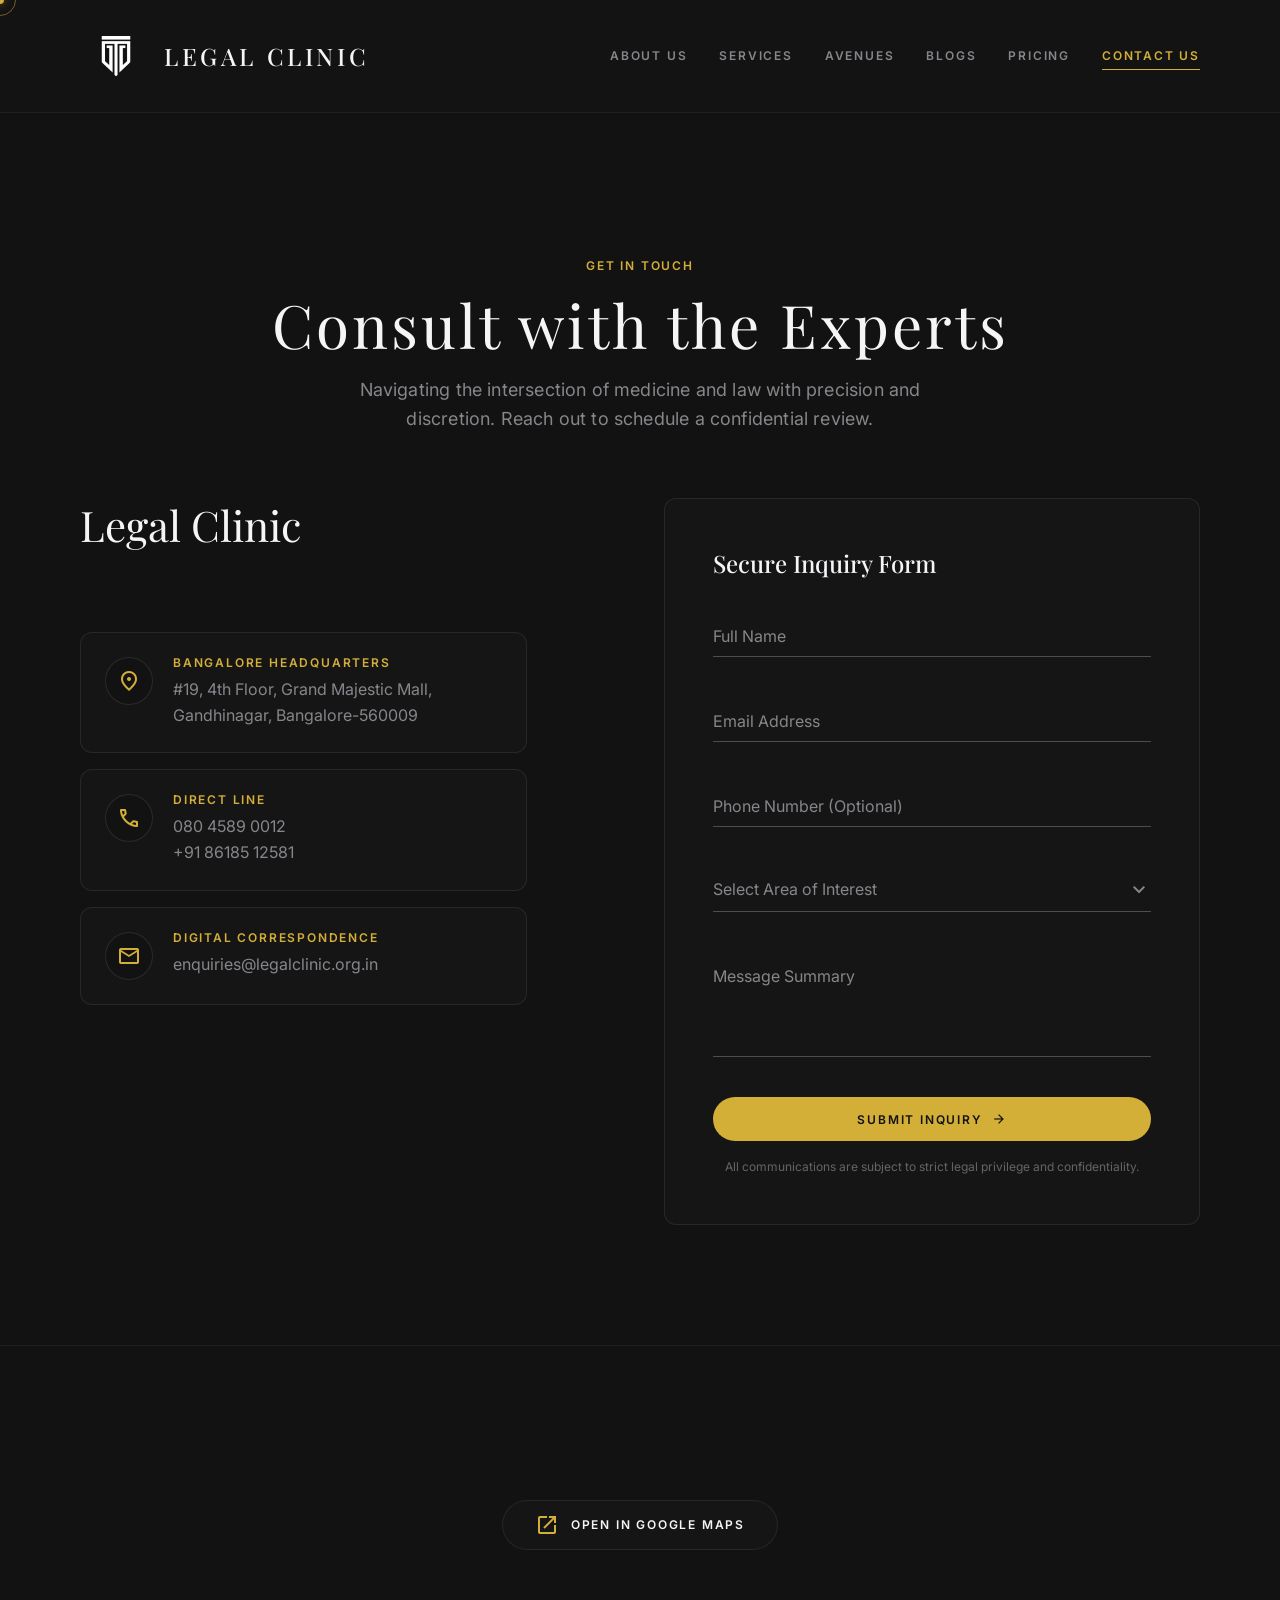
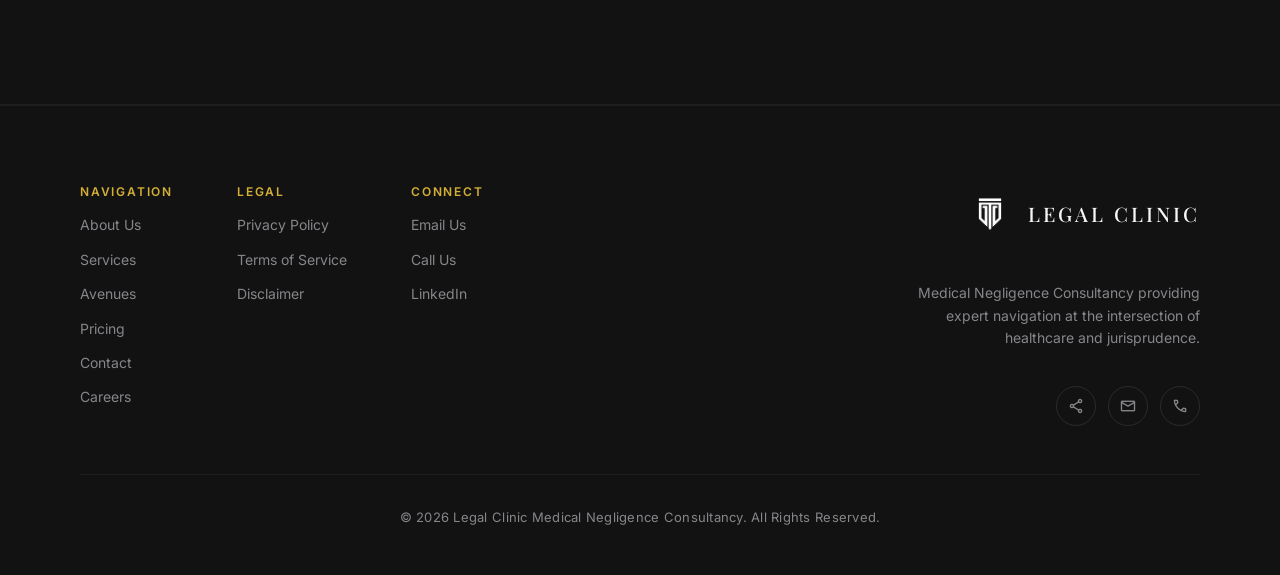
==== contact.html @ f7f7d971 "Create contact.html" ====
<!DOCTYPE html>
<html lang="en" class="dark">
<head>
  <meta charset="UTF-8">
  <meta name="viewport" content="width=device-width, initial-scale=1.0">
  <title>Contact Us | Legal Clinic — Consult with the Experts</title>
  <meta name="description" content="Get in touch with Legal Clinic. Schedule a confidential medical negligence consultation with our experts.">
  <link rel="stylesheet" href="style.css">
</head>
<body>

  <!-- Custom Cursor -->
  <div class="custom-cursor" id="custom-cursor"></div>
  <div class="custom-cursor-follower" id="custom-cursor-follower"></div>

  <!-- ============ NAVIGATION ============ -->
  <nav class="nav" id="main-nav">
    <div class="nav__inner">
      <a href="index.html" class="nav__logo interactive">
        <img src="logo.png" alt="Legal Clinic Logo" class="nav__logo-img">
        <span>Legal Clinic</span>
      </a>
      <div class="nav__links">
        <a href="index.html#about" class="nav__link interactive">About Us</a>
        <a href="index.html#services" class="nav__link interactive">Services</a>
        <a href="index.html#avenues" class="nav__link interactive">Avenues</a>
        <a href="index.html#" class="nav__link interactive" title="Blog coming soon">Blogs</a>
        <a href="index.html#pricing" class="nav__link interactive">Pricing</a>
        <a href="contact.html" class="nav__link interactive nav__link--active">Contact Us</a>
      </div>
      <button class="nav__mobile-toggle interactive" id="mobile-toggle" aria-label="Open menu">
        <span class="material-symbols-outlined">menu</span>
      </button>
    </div>
  </nav>

  <!-- Mobile Menu -->
  <div class="mobile-menu" id="mobile-menu">
    <button class="mobile-menu__close interactive" id="mobile-close" aria-label="Close menu">
      <span class="material-symbols-outlined">close</span>
    </button>
    <a href="index.html#about" class="mobile-menu__link interactive">About Us</a>
    <a href="index.html#services" class="mobile-menu__link interactive">Services</a>
    <a href="index.html#avenues" class="mobile-menu__link interactive">Avenues</a>
    <a href="index.html#" class="mobile-menu__link interactive" title="Blog coming soon">Blogs</a>
    <a href="index.html#pricing" class="mobile-menu__link interactive">Pricing</a>
    <a href="contact.html" class="mobile-menu__link interactive">Contact Us</a>
  </div>

  <!-- ============ CONTACT SECTION ============ -->
  <section class="contact contact--page" id="contact">
    <div class="container">
      <!-- Hero for Contact -->
      <div class="fade-up" style="text-align:center;margin-bottom:64px;padding-top:120px;">
        <span class="font-label-md text-gold" style="display:block;margin-bottom:16px;">Get In Touch</span>
        <h1 class="font-headline-xl text-off-white">Consult with the Experts</h1>
        <p class="font-body-lg text-muted" style="max-width:640px;margin:16px auto 0;">Navigating the intersection of medicine and law with precision and discretion. Reach out to schedule a confidential review.</p>
      </div>

      <div class="contact__grid">
        <!-- Left — Info -->
        <div class="contact__info">
          <h2 class="font-headline-lg text-off-white">Legal Clinic</h2>
          <div style="display:flex;flex-direction:column;gap:16px;">
            <!-- Location -->
            <div class="contact-card glass-panel interactive">
              <div class="contact-card__icon">
                <span class="material-symbols-outlined">location_on</span>
              </div>
              <div>
                <h3 class="font-label-md text-gold contact-card__label">Bangalore Headquarters</h3>
                <p class="font-body-md contact-card__text">#19, 4th Floor, Grand Majestic Mall, Gandhinagar, Bangalore-560009</p>
              </div>
            </div>
            <!-- Phone -->
            <div class="contact-card glass-panel interactive">
              <div class="contact-card__icon">
                <span class="material-symbols-outlined">call</span>
              </div>
              <div>
                <h3 class="font-label-md text-gold contact-card__label">Direct Line</h3>
                <p class="font-body-md contact-card__text">080 4589 0012</p>
                <p class="font-body-md contact-card__text">+91 86185 12581</p>
              </div>
            </div>
            <!-- Email -->
            <div class="contact-card glass-panel interactive">
              <div class="contact-card__icon">
                <span class="material-symbols-outlined">mail</span>
              </div>
              <div>
                <h3 class="font-label-md text-gold contact-card__label">Digital Correspondence</h3>
                <p class="font-body-md contact-card__text">enquiries@legalclinic.org.in</p>
              </div>
            </div>
          </div>
        </div>

        <!-- Spacer -->
        <div></div>

        <!-- Right — Form -->
        <div class="contact__form glass-panel">
          <h2 class="font-headline-sm text-off-white">Secure Inquiry Form</h2>
          <form id="contact-form" action="https://formspree.io/f/mnjrbozk" method="POST">
            <div class="form-group">
              <input type="text" id="contact-name" name="name" class="form-input" placeholder=" " required>
              <label for="contact-name" class="form-label">Full Name</label>
            </div>
            <div class="form-group">
              <input type="email" id="contact-email" name="email" class="form-input" placeholder=" " required>
              <label for="contact-email" class="form-label">Email Address</label>
            </div>
            <div class="form-group">
              <input type="tel" id="contact-phone" name="phone" class="form-input" placeholder=" ">
              <label for="contact-phone" class="form-label">Phone Number (Optional)</label>
            </div>
            <div class="form-group">
              <div class="form-select-wrapper">
                <select id="inquiry-type" name="inquiry-type" class="form-select">
                  <option value="">Select Area of Interest</option>
                  <option value="negligence">Medical Negligence Review</option>
                  <option value="injury">Personal Injury Assessment</option>
                  <option value="insurance">Insurance Claims Consultation</option>
                  <option value="expert">Expert Witness Services</option>
                  <option value="other">General Inquiry</option>
                </select>
                <span class="material-symbols-outlined">expand_more</span>
              </div>
            </div>
            <div class="form-group">
              <textarea id="contact-message" name="message" class="form-input" rows="4" placeholder=" " required></textarea>
              <label for="contact-message" class="form-label">Message Summary</label>
            </div>
            <button type="submit" class="btn btn--primary btn--full interactive" style="display:flex;align-items:center;justify-content:center;gap:8px;">
              <span>Submit Inquiry</span>
              <span class="material-symbols-outlined" style="font-size:16px;">arrow_forward</span>
            </button>
            <p class="form-note">All communications are subject to strict legal privilege and confidentiality.</p>
          </form>
        </div>
      </div>
    </div>
  </section>

  <!-- Map Divider -->
  <div class="map-divider">
    <iframe class="map-divider__iframe" src="https://www.google.com/maps/embed?pb=!1m18!1m12!1m3!1d3887.8288599427387!2d77.5736059!3d12.9775192!2m3!1f0!2f0!3f0!3m2!1i1024!2i768!4f13.1!3m3!1m2!1s0x3bae1700789ba485%3A0x39e1ebce1064713f!2sLegal%20Clinic!5e0!3m2!1sen!2sin!4v1716584284562!5m2!1sen!2sin" width="100%" height="100%" style="border:0;" allowfullscreen="" loading="lazy" referrerpolicy="no-referrer-when-downgrade"></iframe>
    <div class="map-divider__badge">
      <a href="https://maps.app.goo.gl/5sUKgVq5wRdpLVjE6" target="_blank" class="map-divider__pill glass-panel interactive">
        <span class="material-symbols-outlined text-gold">open_in_new</span>
        <span class="font-label-md text-off-white">Open in Google Maps</span>
      </a>
    </div>
  </div>

  <!-- ============ FOOTER ============ -->
  <footer class="footer" id="footer">
    <div class="container">
      <div class="footer__grid footer__grid--reversed">
        <!-- Left: Link Columns -->
        <div class="footer__columns footer__columns--left">
          <div class="footer__column">
            <h4 class="font-label-md footer__column-title">Navigation</h4>
            <a href="index.html#about" class="footer__link interactive">About Us</a>
            <a href="index.html#services" class="footer__link interactive">Services</a>
            <a href="index.html#avenues" class="footer__link interactive">Avenues</a>
            <a href="index.html#pricing" class="footer__link interactive">Pricing</a>
            <a href="contact.html" class="footer__link interactive">Contact</a>
            <a href="#" class="footer__link interactive">Careers</a>
          </div>
          <div class="footer__column">
            <h4 class="font-label-md footer__column-title">Legal</h4>
            <a href="#" class="footer__link interactive">Privacy Policy</a>
            <a href="#" class="footer__link interactive">Terms of Service</a>
            <a href="#" class="footer__link interactive">Disclaimer</a>
          </div>
          <div class="footer__column">
            <h4 class="font-label-md footer__column-title">Connect</h4>
            <a href="mailto:enquiries@legalclinic.org.in" class="footer__link interactive">Email Us</a>
            <a href="tel:+918618512581" class="footer__link interactive">Call Us</a>
            <a href="#" class="footer__link interactive">LinkedIn</a>
          </div>
        </div>
        <!-- Right: Brand -->
        <div class="footer__brand footer__brand--right">
          <a href="index.html" class="footer__logo interactive">
            <img src="logo.png" alt="Legal Clinic Logo" class="footer__logo-img">
            <span>Legal Clinic</span>
          </a>
          <p class="footer__brand-desc font-body-md">Medical Negligence Consultancy providing expert navigation at the intersection of healthcare and jurisprudence.</p>
          <div class="footer__socials" style="margin-top:20px;">
            <a href="#" class="footer__social-link interactive" aria-label="LinkedIn">
              <span class="material-symbols-outlined" style="font-size:18px;">share</span>
            </a>
            <a href="mailto:enquiries@legalclinic.org.in" class="footer__social-link interactive" aria-label="Email">
              <span class="material-symbols-outlined" style="font-size:18px;">mail</span>
            </a>
            <a href="tel:+918618512581" class="footer__social-link interactive" aria-label="Phone">
              <span class="material-symbols-outlined" style="font-size:18px;">call</span>
            </a>
          </div>
        </div>
      </div>
      <div class="footer__bottom">
        <p class="footer__copyright">© 2026 Legal Clinic Medical Negligence Consultancy. All Rights Reserved.</p>
      </div>
    </div>
  </footer>

  <!-- ============ JAVASCRIPT ============ -->
  <script src="main.js"></script>
</body>
</html>
---- style.css ----
/* ===================================================================
   LEGAL CLINIC — CINEMATIC AUTHORITY DESIGN SYSTEM
   Design tokens sourced from Stitch "Legal Clinic Cinematic Experience"
   =================================================================== */

/* ---------- Google Fonts ---------- */
@import url('https://fonts.googleapis.com/css2?family=Inter:wght@400;500;600&family=Playfair+Display:ital,wght@0,400;0,500;0,600;0,700;1,400&display=swap');
@import url('https://fonts.googleapis.com/css2?family=Material+Symbols+Outlined:wght,FILL@100..700,0..1&display=swap');

/* ---------- CSS Custom Properties ---------- */
:root {
  /* Surface / Background */
  --surface:                 #111415;
  --surface-dim:             #111415;
  --surface-bright:          #37393b;
  --surface-container-lowest:#0c0e10;
  --surface-container-low:   #1a1c1d;
  --surface-container:       #1e2021;
  --surface-container-high:  #282a2c;
  --surface-container-highest:#333537;
  --surface-variant:         #333537;

  /* Brand */
  --matte-black:   #121212;
  --charcoal:      #1D1D1F;
  --gold-accent:   #D4AF37;
  --tertiary:      #e9c349;
  --off-white:     #F5F5F7;
  --muted-gray:    #86868B;

  /* On-colors */
  --on-surface:          #e2e2e4;
  --on-surface-variant:  #c4c7c7;
  --on-background:       #e2e2e4;

  /* Outline */
  --outline:         #8e9192;
  --outline-variant:  #444748;

  /* Spacing */
  --margin-mobile:  24px;
  --margin-tablet:  40px;
  --margin-desktop: 80px;
  --gutter:         24px;
  --stack-md:       48px;
  --stack-lg:       80px;
  --stack-xl:       120px;

  /* Radius */
  --radius-sm:   0.125rem;
  --radius-default: 0.25rem;
  --radius-md:   0.375rem;
  --radius-lg:   0.5rem;
  --radius-xl:   0.75rem;
  --radius-full: 9999px;
}

/* ---------- Reset & Base ---------- */
*, *::before, *::after { box-sizing: border-box; margin: 0; padding: 0; }

html {
  scroll-behavior: smooth;
  -webkit-font-smoothing: antialiased;
  -moz-osx-font-smoothing: grayscale;
}

body {
  background-color: var(--matte-black);
  color: var(--off-white);
  font-family: 'Inter', system-ui, -apple-system, sans-serif;
  font-size: 16px;
  line-height: 1.6;
  overflow-x: hidden;
  cursor: none;
  animation: pageFadeIn 1.2s ease-out forwards;
}

@media (max-width: 768px) {
  body { cursor: auto; }
}

img { max-width: 100%; display: block; }
a { text-decoration: none; color: inherit; }
ul { list-style: none; }

/* Interactive cursor override */
a, button, input, select, textarea, .interactive { cursor: none; }
@media (max-width: 768px) {
  a, button, input, select, textarea, .interactive { cursor: pointer; }
}

/* ---------- Typography ---------- */
.font-display-lg {
  font-family: 'Playfair Display', serif;
  font-size: 84px;
  font-weight: 400;
  line-height: 1.1;
  letter-spacing: -0.02em;
}

.font-display-lg-mobile {
  font-family: 'Playfair Display', serif;
  font-size: 48px;
  font-weight: 400;
  line-height: 1.2;
  letter-spacing: -0.01em;
}

.font-headline-xl {
  font-family: 'Playfair Display', serif;
  font-size: 60px;
  font-weight: 400;
  line-height: 1.2;
  letter-spacing: 0.05em;
}

.font-headline-lg {
  font-family: 'Playfair Display', serif;
  font-size: 42px;
  font-weight: 400;
  line-height: 1.3;
}

.font-headline-sm {
  font-family: 'Playfair Display', serif;
  font-size: 24px;
  font-weight: 500;
  line-height: 1.4;
}

.font-body-lg {
  font-family: 'Inter', sans-serif;
  font-size: 18px;
  font-weight: 400;
  line-height: 1.6;
  letter-spacing: 0.01em;
}

.font-body-md {
  font-family: 'Inter', sans-serif;
  font-size: 16px;
  font-weight: 400;
  line-height: 1.6;
}

.font-label-md {
  font-family: 'Inter', sans-serif;
  font-size: 12px;
  font-weight: 600;
  line-height: 1;
  letter-spacing: 0.15em;
  text-transform: uppercase;
}

/* ---------- Utility Classes ---------- */
.text-gold { color: var(--gold-accent); }
.text-off-white { color: var(--off-white); }
.text-muted { color: var(--muted-gray); }
.text-on-surface { color: var(--on-surface); }

.bg-matte-black { background-color: var(--matte-black); }
.bg-charcoal { background-color: var(--charcoal); }

.text-gradient {
  background: linear-gradient(135deg, #F5F5F7, #D4AF37);
  -webkit-background-clip: text;
  -webkit-text-fill-color: transparent;
  background-clip: text;
}

/* ---------- Glass Panel ---------- */
.glass-panel {
  background: rgba(29, 29, 31, 0.4);
  backdrop-filter: blur(20px);
  -webkit-backdrop-filter: blur(20px);
  border: 1px solid rgba(255, 255, 255, 0.08);
}

/* ---------- Custom Cursor ---------- */
.custom-cursor {
  width: 8px;
  height: 8px;
  background: var(--gold-accent);
  border-radius: 50%;
  position: fixed;
  pointer-events: none;
  z-index: 9999;
  transform: translate(-50%, -50%);
  transition: width 0.3s, height 0.3s, background-color 0.3s;
  box-shadow: 0 0 10px rgba(212, 175, 55, 0.5);
}

.custom-cursor-follower {
  width: 32px;
  height: 32px;
  border: 1px solid rgba(212, 175, 55, 0.5);
  border-radius: 50%;
  position: fixed;
  pointer-events: none;
  z-index: 9998;
  transform: translate(-50%, -50%);
  transition: top 0.15s ease-out, left 0.15s ease-out, width 0.3s, height 0.3s, opacity 0.3s;
}

body.cursor-hover .custom-cursor {
  width: 45px;
  height: 45px;
  background: rgba(212, 175, 55, 0.1);
  border: 1px solid var(--gold-accent);
  backdrop-filter: blur(2px);
  box-shadow: 0 0 20px rgba(212, 175, 55, 0.3);
}

body.cursor-hover .custom-cursor-follower {
  opacity: 0;
  transform: translate(-50%, -50%) scale(1.5);
}

@media (max-width: 768px) {
  .custom-cursor, .custom-cursor-follower { display: none; }
}

/* ---------- Animations ---------- */
@keyframes pageFadeIn {
  from { opacity: 0; }
  to { opacity: 1; }
}

@keyframes float {
  0%   { transform: translateY(0); }
  50%  { transform: translateY(-12px); }
  100% { transform: translateY(0); }
}

.floating-text { animation: float 8s ease-in-out infinite; }

.fade-up {
  opacity: 0;
  transform: translateY(40px);
  transition: opacity 1s cubic-bezier(0.16, 1, 0.3, 1), transform 1s cubic-bezier(0.16, 1, 0.3, 1);
}

.fade-up.visible {
  opacity: 1;
  transform: translateY(0);
}

/* ---------- Cinematic Masks ---------- */
.cinematic-mask {
  mask-image: linear-gradient(to bottom, black 80%, transparent 100%);
  -webkit-mask-image: linear-gradient(to bottom, black 80%, transparent 100%);
}

/* ---------- Navigation ---------- */
.nav {
  position: fixed;
  top: 0;
  left: 0;
  width: 100%;
  z-index: 50;
  background: rgba(29, 29, 31, 0.2);
  backdrop-filter: blur(40px);
  -webkit-backdrop-filter: blur(40px);
  border-bottom: 1px solid rgba(255, 255, 255, 0.05);
  transition: all 0.5s ease;
}

.nav.scrolled {
  background: rgba(29, 29, 31, 0.6);
  border-bottom-color: rgba(255, 255, 255, 0.1);
  box-shadow: 0 4px 30px rgba(0, 0, 0, 0.3);
}

.nav__inner {
  display: flex;
  justify-content: space-between;
  align-items: center;
  padding: 20px var(--margin-mobile);
  max-width: 1440px;
  margin: 0 auto;
}

.nav__logo {
  font-family: 'Playfair Display', serif;
  font-size: 24px;
  font-weight: 500;
  letter-spacing: 0.15em;
  text-transform: uppercase;
  color: var(--off-white);
  transition: color 0.3s;
  display: inline-flex;
  align-items: center;
  gap: 12px;
}

.nav__logo-img {
  height: 48px;
  width: auto;
  display: block;
  object-fit: contain;
  filter: brightness(1) contrast(1.2);
  transition: transform 0.4s cubic-bezier(0.16, 1, 0.3, 1);
}

@media (min-width: 769px) {
  .nav__logo-img {
    height: 72px;
  }
}

.nav__logo:hover {
  color: var(--gold-accent);
}

.nav__logo:hover .nav__logo-img {
  transform: scale(1.06);
}

/* ---------- Footer Logo ---------- */
.footer__logo {
  font-family: 'Playfair Display', serif;
  font-size: 20px;
  font-weight: 500;
  letter-spacing: 0.15em;
  text-transform: uppercase;
  color: var(--off-white);
  transition: color 0.3s;
  display: inline-flex;
  align-items: center;
  gap: 10px;
  margin-bottom: 24px;
}

.footer__logo-img {
  height: 38px;
  width: auto;
  display: block;
  object-fit: contain;
  filter: brightness(1) contrast(1.2);
  transition: transform 0.4s cubic-bezier(0.16, 1, 0.3, 1);
}

@media (min-width: 769px) {
  .footer__logo-img {
    height: 56px;
  }
}

.footer__logo:hover {
  color: var(--gold-accent);
}

.footer__logo:hover .footer__logo-img {
  transform: scale(1.06);
}

.nav__links {
  display: none;
  align-items: center;
  gap: 32px;
}

.nav__link {
  font-family: 'Inter', sans-serif;
  font-size: 12px;
  font-weight: 600;
  letter-spacing: 0.15em;
  text-transform: uppercase;
  color: var(--muted-gray);
  transition: color 0.3s;
  position: relative;
}

.nav__link:hover,
.nav__link.active,
.nav__link--active {
  color: var(--gold-accent);
}

.nav__link::after {
  content: '';
  position: absolute;
  bottom: -4px;
  left: 0;
  width: 0;
  height: 1px;
  background: var(--gold-accent);
  transition: width 0.3s ease;
}

.nav__link:hover::after,
.nav__link.active::after,
.nav__link--active::after {
  width: 100%;
}



.nav__mobile-toggle {
  display: flex;
  align-items: center;
  background: none;
  border: none;
  color: var(--off-white);
  font-size: 28px;
}

/* Mobile menu */
.mobile-menu {
  display: none;
  position: fixed;
  top: 0;
  left: 0;
  width: 100%;
  height: 100vh;
  background: rgba(18, 18, 18, 0.97);
  backdrop-filter: blur(30px);
  z-index: 100;
  flex-direction: column;
  align-items: center;
  justify-content: center;
  gap: 32px;
  opacity: 0;
  transition: opacity 0.4s ease;
}

.mobile-menu.open {
  display: flex;
  opacity: 1;
}

.mobile-menu__close {
  position: absolute;
  top: 24px;
  right: 24px;
  background: none;
  border: none;
  color: var(--off-white);
  font-size: 32px;
}

.mobile-menu__link {
  font-family: 'Playfair Display', serif;
  font-size: 28px;
  color: var(--off-white);
  transition: color 0.3s, transform 0.3s, letter-spacing 0.3s;
  transform: translateY(0);
}

.mobile-menu__link:hover {
  color: var(--gold-accent);
  transform: translateY(-2px);
  letter-spacing: 0.05em;
}

@media (min-width: 769px) {
  .nav__inner { padding: 20px var(--margin-desktop); }
  .nav__links { display: flex; }
  .nav__mobile-toggle { display: none; }
}

/* ---------- Container ---------- */
.container {
  max-width: 1440px;
  margin: 0 auto;
  padding-left: var(--margin-mobile);
  padding-right: var(--margin-mobile);
}

@media (min-width: 769px) {
  .container {
    padding-left: var(--margin-desktop);
    padding-right: var(--margin-desktop);
  }
}

/* ---------- HERO SECTION ---------- */
.hero {
  position: relative;
  min-height: 100vh;
  display: flex;
  align-items: center;
  justify-content: center;
  padding-top: 96px;
  padding-bottom: var(--stack-xl);
  overflow: hidden;
}

.hero__bg {
  position: absolute;
  inset: 0;
  z-index: 0;
}

.hero__bg img {
  width: 100%;
  height: 100%;
  object-fit: cover;
  opacity: 0.5;
  transform: scale(1.05);
  transition: transform 0.1s ease-out;
}

.hero__bg .cinematic-mask {
  width: 100%;
  height: 100%;
}

.hero__overlay {
  position: absolute;
  inset: 0;
  background: linear-gradient(to bottom, rgba(0, 0, 0, 0.65), rgba(0, 0, 0, 0.65) 70%, #121212);
  z-index: 0;
}

.hero__content {
  position: relative;
  z-index: 10;
  text-align: center;
  max-width: 900px;
  margin: 0 auto;
  padding: 0 var(--margin-mobile);
}

.hero__title {
  margin-bottom: 24px;
}

.hero__title .italic {
  font-style: italic;
  color: var(--gold-accent);
}

.hero__subtitle {
  color: var(--muted-gray);
  max-width: 640px;
  margin: 0 auto 40px;
}

.hero__actions {
  display: flex;
  flex-direction: column;
  align-items: center;
  gap: 16px;
}

@media (min-width: 640px) {
  .hero__actions { flex-direction: row; justify-content: center; gap: 24px; }
}

.btn {
  display: inline-flex;
  align-items: center;
  justify-content: center;
  gap: 8px;
  padding: 14px 32px;
  font-family: 'Inter', sans-serif;
  font-size: 12px;
  font-weight: 600;
  letter-spacing: 0.15em;
  text-transform: uppercase;
  border-radius: 100px;
  transition: all 0.5s ease;
  border: none;
  width: 100%;
}

@media (min-width: 640px) {
  .btn { width: auto; }
}

.btn--primary {
  background: var(--gold-accent);
  color: var(--matte-black);
}

.btn--primary:hover {
  background: var(--tertiary);
  transform: scale(1.05);
  box-shadow: 0 0 25px rgba(212, 175, 55, 0.5);
}

.btn--outline {
  background: transparent;
  color: var(--off-white);
  border: 1px solid rgba(255, 255, 255, 0.2);
}

.btn--outline:hover {
  background: rgba(255, 255, 255, 0.1);
  border-color: rgba(255, 255, 255, 0.4);
  transform: scale(1.05);
}



.tag {
  display: inline-block;
  padding: 6px 14px;
  border: 1px solid rgba(212, 175, 55, 0.3);
  color: var(--gold-accent);
  font-family: 'Inter', sans-serif;
  font-size: 12px;
  font-weight: 600;
  letter-spacing: 0.15em;
  text-transform: uppercase;
  border-radius: var(--radius-full);
  align-self: flex-start;
}



.link-arrow {
  display: inline-flex;
  align-items: center;
  gap: 8px;
  color: var(--gold-accent);
  font-family: 'Inter', sans-serif;
  font-size: 12px;
  font-weight: 600;
  letter-spacing: 0.15em;
  text-transform: uppercase;
  transition: color 0.3s;
}

.link-arrow:hover { color: var(--off-white); }

.link-arrow .material-symbols-outlined {
  transition: transform 0.3s;
}

.link-arrow:hover .material-symbols-outlined {
  transform: translateX(8px);
}

/* ---------- Ethos Section ---------- */
.ethos {
  padding: var(--stack-xl) 0;
  background: var(--charcoal);
  position: relative;
}

.ethos__grid {
  display: grid;
  grid-template-columns: 1fr;
  gap: var(--gutter);
  align-items: center;
}

@media (min-width: 769px) {
  .ethos__grid {
    grid-template-columns: 6fr 4fr;
    gap: 80px;
  }
}

.ethos__divider {
  width: 96px;
  height: 1px;
  background: rgba(212, 175, 55, 0.3);
  margin: 32px 0;
}

.ethos__pills {
  display: flex;
  flex-wrap: wrap;
  justify-content: flex-start;
  gap: 12px;
  margin-top: 24px;
}

.ethos__image-wrapper {
  position: relative;
  width: 100%;
  max-width: 480px;
  margin: 0 auto;
}

.ethos__image {
  width: 100%;
  height: auto;
  border-radius: var(--radius-xl);
  border: 1px solid rgba(255, 255, 255, 0.05);
  box-shadow: 0 20px 40px rgba(0, 0, 0, 0.3);
  transition: transform 0.5s ease;
}

.ethos__image:hover {
  transform: translateY(-4px);
}

/* Why Pick Us Sub-Block */
.why-pick-us {
  margin-top: 40px;
}

.why-pick-us__list {
  list-style: none;
  padding: 0;
  margin: 0;
  display: flex;
  flex-direction: column;
  gap: 16px;
}

.why-pick-us__item {
  display: flex;
  align-items: center;
  gap: 16px;
  font-family: 'Inter', sans-serif;
  font-size: 16px;
  color: var(--muted-gray);
  line-height: 1.5;
}

.why-pick-us__item .material-symbols-outlined {
  color: var(--gold-accent);
  font-size: 20px;
  flex-shrink: 0;
}

.pill {
  display: inline-flex;
  align-items: center;
  gap: 8px;
  padding: 8px 20px;
  border-radius: var(--radius-full);
  font-family: 'Inter', sans-serif;
  font-size: 12px;
  font-weight: 600;
  letter-spacing: 0.15em;
  text-transform: uppercase;
  color: var(--off-white);
  border: 1px solid rgba(255, 255, 255, 0.05);
}

.pill__dot {
  width: 8px;
  height: 8px;
  border-radius: 50%;
  background: var(--gold-accent);
}

/* ---------- SERVICES SECTION ---------- */
.services {
  padding: var(--stack-xl) 0;
  border-top: 1px solid rgba(255, 255, 255, 0.05);
}

.services__header {
  text-align: center;
  margin-bottom: var(--stack-lg);
}

.services__header h2 { margin-bottom: 16px; }
.services__header p { color: var(--muted-gray); max-width: 640px; margin: 0 auto; }

.services__grid {
  display: grid;
  grid-template-columns: 1fr;
  gap: 24px;
}

@media (min-width: 640px) {
  .services__grid { grid-template-columns: repeat(2, 1fr); }
}

@media (min-width: 1024px) {
  .services__grid { grid-template-columns: repeat(3, 1fr); }
}

.service-card {
  padding: 32px;
  border-radius: var(--radius-lg);
  transition: all 0.5s ease-out;
  position: relative;
}

.service-card:hover {
  transform: scale(1.02);
  background: rgba(255, 255, 255, 0.05);
  border-color: rgba(212, 175, 55, 0.4);
  box-shadow: 0 0 30px rgba(212, 175, 55, 0.1);
}

.service-card__icon {
  width: 64px;
  height: 64px;
  border-radius: 50%;
  background: var(--matte-black);
  border: 1px solid rgba(255, 255, 255, 0.1);
  display: flex;
  align-items: center;
  justify-content: center;
  margin-bottom: 24px;
  overflow: hidden;
  transition: all 0.5s;
}

.service-card:hover .service-card__icon {
  border-color: rgba(212, 175, 55, 0.4);
  box-shadow: 0 0 20px rgba(212, 175, 55, 0.2);
}

.service-card__icon .material-symbols-outlined {
  font-size: 28px;
  color: var(--gold-accent);
  transition: transform 0.5s;
}

.service-card:hover .service-card__icon .material-symbols-outlined {
  transform: scale(1.15);
}

.service-card__title {
  margin-bottom: 12px;
  transition: color 0.3s;
}

.service-card:hover .service-card__title {
  color: var(--gold-accent);
}

.service-card__desc {
  color: var(--muted-gray);
  transition: color 0.3s;
}

.service-card:hover .service-card__desc {
  color: rgba(245, 245, 247, 0.8);
}

/* Commitments */
.commitments {
  padding: var(--stack-xl) 0;
}

.commitments__grid {
  display: grid;
  grid-template-columns: 1fr;
  gap: var(--gutter);
}

@media (min-width: 769px) {
  .commitments__grid { grid-template-columns: 4fr 7fr; gap: 80px; }
}

.commitments__heading {
  position: sticky;
  top: 120px;
  align-self: start;
}

.commitments__heading .italic { font-style: italic; color: var(--gold-accent); }

.commitment-item {
  border-top: 1px solid rgba(255, 255, 255, 0.1);
  padding-top: 32px;
  display: flex;
  gap: 24px;
}

.commitment-item__number {
  color: var(--gold-accent);
  flex-shrink: 0;
}

.commitment-item__text { color: var(--on-surface-variant, #c4c7c7); }

/* ---------- AVENUES SECTION ---------- */
.avenues {
  padding: var(--stack-xl) 0;
  border-top: 1px solid rgba(255, 255, 255, 0.05);
}

.avenues__header {
  text-align: center;
  margin-bottom: var(--stack-lg);
}

.avenues__grid {
  display: grid;
  grid-template-columns: 1fr;
  gap: var(--gutter);
}

@media (min-width: 769px) {
  .avenues__grid {
    grid-template-columns: repeat(12, 1fr);
  }
}

.avenue-card {
  background: rgba(29, 29, 31, 0.4);
  backdrop-filter: blur(20px);
  border: 1px solid rgba(255, 255, 255, 0.05);
  padding: 32px;
  border-radius: var(--radius-xl);
  transition: all 0.5s ease;
  position: relative;
  overflow: hidden;
  display: flex;
  flex-direction: column;
  justify-content: flex-start;
  min-height: 340px;
}

@media (min-width: 769px) {
  .avenue-card { padding: 40px; min-height: 460px; }
  .avenue-card--wide { grid-column: span 8; }
  .avenue-card--narrow { grid-column: span 4; }
  .avenue-card--half { grid-column: span 6; }
}

.avenue-card__image-wrapper {
  position: relative;
  height: 180px;
  margin: -32px -32px 0 -32px;
  overflow: hidden;
  border-top-left-radius: calc(var(--radius-xl) - 1px);
  border-top-right-radius: calc(var(--radius-xl) - 1px);
  border-bottom: 1px solid rgba(255, 255, 255, 0.05);
}

@media (min-width: 769px) {
  .avenue-card__image-wrapper {
    margin: -40px -40px 0 -40px;
  }
}

.avenue-card__image {
  width: 100%;
  height: 100%;
  object-fit: cover;
  transition: transform 0.8s cubic-bezier(0.16, 1, 0.3, 1);
}

.avenue-card__image-overlay {
  position: absolute;
  inset: 0;
  background: rgba(0, 0, 0, 0.4);
  transition: background 0.5s ease;
  z-index: 1;
}

.avenue-card:hover .avenue-card__image-overlay {
  background: rgba(0, 0, 0, 0.75);
}

.avenue-card:hover .avenue-card__image {
  transform: scale(1.05);
}

.avenue-card__content {
  margin-top: 24px;
  flex-grow: 1;
  display: flex;
  flex-direction: column;
  position: relative;
  z-index: 2;
}

.avenue-card__content.flex-space-between {
  justify-content: space-between;
}

.avenue-card:hover {
  border-color: rgba(212, 175, 55, 0.3);
}

.avenue-card__bg-icon {
  position: absolute;
  top: 24px;
  right: 24px;
  font-size: 96px;
  opacity: 0.1;
  color: var(--gold-accent);
  transition: opacity 0.5s;
}

.avenue-card:hover .avenue-card__bg-icon { opacity: 0.25; }

.avenue-card__tag {
  display: inline-flex;
  align-items: center;
  gap: 8px;
  margin-bottom: 20px;
}

.avenue-card__tag span:first-child {
  width: 8px;
  height: 8px;
  border-radius: 50%;
  background: var(--gold-accent);
  display: inline-block;
}

.avenue-card__title { margin-bottom: 16px; }

.avenue-card__desc { color: var(--muted-gray); }

.avenue-card__list {
  margin-top: 24px;
  display: flex;
  flex-direction: column;
  gap: 12px;
}

.avenue-card__list-item {
  display: flex;
  align-items: center;
  gap: 12px;
  font-size: 14px;
  color: var(--off-white);
  padding-bottom: 8px;
  border-bottom: 1px solid rgba(255, 255, 255, 0.05);
}

.avenue-card__list-item:last-child { border-bottom: none; }

.avenue-card__list-dot {
  width: 8px;
  height: 8px;
  border-radius: 50%;
  background: var(--gold-accent);
  flex-shrink: 0;
}

.avenue-card__border-left {
  padding-left: 24px;
  border-left: 1px solid rgba(212, 175, 55, 0.5);
}

.avenue-card__icon-title {
  display: flex;
  align-items: center;
  gap: 12px;
  margin-bottom: 24px;
}

.avenue-card__icon-title .material-symbols-outlined {
  color: var(--gold-accent);
}

/* ---------- PRICING SECTION ---------- */
.pricing {
  padding: var(--stack-xl) 0;
  background: rgba(29, 29, 31, 0.1);
  border-top: 1px solid rgba(255, 255, 255, 0.05);
}

.pricing__header {
  text-align: center;
  margin-bottom: var(--stack-lg);
}

.pricing__grid {
  display: grid;
  grid-template-columns: 1fr;
  gap: var(--gutter);
}

@media (min-width: 769px) {
  .pricing__grid { grid-template-columns: repeat(3, 1fr); }
}

.pricing-card {
  padding: 40px;
  border-radius: var(--radius-xl);
  transition: all 0.5s ease;
  display: flex;
  flex-direction: column;
  position: relative;
  overflow: hidden;
}

.pricing-card:hover {
  transform: translateY(-8px);
  border-color: rgba(212, 175, 55, 0.4);
  box-shadow: 0 0 40px rgba(212, 175, 55, 0.1);
}

.pricing-card--featured {
  border: 1px solid rgba(212, 175, 55, 0.3);
}

.pricing-card--featured::before {
  content: '';
  position: absolute;
  top: 0;
  left: 0;
  right: 0;
  height: 2px;
  background: linear-gradient(to right, transparent, var(--gold-accent), transparent);
}

.pricing-card__badge {
  display: inline-block;
  align-self: flex-start;
  padding: 4px 12px;
  background: rgba(212, 175, 55, 0.15);
  color: var(--gold-accent);
  font-family: 'Inter', sans-serif;
  font-size: 10px;
  font-weight: 600;
  letter-spacing: 0.15em;
  text-transform: uppercase;
  border-radius: var(--radius-full);
  margin-bottom: 16px;
}

.pricing-card__name {
  color: var(--off-white);
  margin-bottom: 8px;
}

.pricing-card__desc {
  color: var(--muted-gray);
  margin-bottom: 32px;
}

.pricing-card__price {
  display: flex;
  align-items: baseline;
  gap: 4px;
  margin-bottom: 32px;
}

.pricing-card__amount {
  font-family: 'Playfair Display', serif;
  font-size: 48px;
  font-weight: 500;
  color: var(--off-white);
}

.pricing-card__period {
  color: var(--muted-gray);
  font-size: 14px;
}

.pricing-card__features {
  display: flex;
  flex-direction: column;
  gap: 16px;
  margin-bottom: 40px;
  flex: 1;
}

.pricing-card__feature {
  display: flex;
  align-items: flex-start;
  gap: 12px;
  color: var(--on-surface-variant, #c4c7c7);
  font-size: 15px;
}

.pricing-card__feature .material-symbols-outlined {
  color: var(--gold-accent);
  font-size: 18px;
  margin-top: 2px;
  flex-shrink: 0;
}

.pricing-card__cta {
  width: 100%;
  padding: 14px 24px;
  font-family: 'Inter', sans-serif;
  font-size: 12px;
  font-weight: 600;
  letter-spacing: 0.15em;
  text-transform: uppercase;
  border-radius: 100px;
  transition: all 0.4s ease;
  text-align: center;
  border: 1px solid rgba(212, 175, 55, 0.5);
  background: transparent;
  color: var(--gold-accent);
}

.pricing-card__cta:hover {
  background: var(--gold-accent);
  color: var(--matte-black);
  box-shadow: 0 0 20px rgba(212, 175, 55, 0.4);
}

.pricing-card--featured .pricing-card__cta {
  background: var(--gold-accent);
  color: var(--matte-black);
  border-color: var(--gold-accent);
}

.pricing-card--featured .pricing-card__cta:hover {
  background: var(--off-white);
  border-color: var(--off-white);
}

/* ---------- CONTACT SECTION ---------- */
.contact {
  padding: var(--stack-xl) 0;
}

.contact--page {
  padding-top: 140px;
}

.contact__grid {
  display: grid;
  grid-template-columns: 1fr;
  gap: var(--gutter);
}

@media (min-width: 1024px) {
  .contact__grid {
    grid-template-columns: 5fr 1fr 6fr;
  }
}

.contact__info { display: flex; flex-direction: column; gap: var(--stack-md); }

.contact__info h2 { margin-bottom: 32px; }

.contact-card {
  display: flex;
  align-items: flex-start;
  gap: 20px;
  padding: 24px;
  border-radius: var(--radius-xl);
  transition: all 0.3s;
}

.contact-card:hover { border-color: rgba(212, 175, 55, 0.5); }

.contact-card__icon {
  width: 48px;
  height: 48px;
  border-radius: 50%;
  background: var(--matte-black);
  border: 1px solid rgba(255, 255, 255, 0.1);
  display: flex;
  align-items: center;
  justify-content: center;
  flex-shrink: 0;
  color: var(--gold-accent);
}

.contact-card__label {
  margin-bottom: 8px;
}

.contact-card__text { color: var(--muted-gray); }

.contact__form {
  padding: 32px;
  border-radius: var(--radius-xl);
}

@media (min-width: 769px) {
  .contact__form { padding: 48px; }
}

.contact__form h2 { margin-bottom: 32px; }

.form-group {
  position: relative;
  margin-bottom: 40px;
}

.form-input {
  display: block;
  width: 100%;
  padding: 12px 0;
  background: transparent;
  border: none;
  border-bottom: 1px solid rgba(134, 134, 139, 0.5);
  color: var(--off-white);
  font-family: 'Inter', sans-serif;
  font-size: 16px;
  outline: none;
  transition: border-color 0.3s;
}

.form-input:focus { border-bottom-color: var(--gold-accent); }

.form-label {
  position: absolute;
  left: 0;
  top: 12px;
  color: var(--muted-gray);
  font-family: 'Inter', sans-serif;
  font-size: 16px;
  transition: all 0.3s;
  pointer-events: none;
}

.form-input:focus ~ .form-label,
.form-input:not(:placeholder-shown) ~ .form-label {
  top: -14px;
  font-size: 12px;
  font-weight: 600;
  letter-spacing: 0.15em;
  color: var(--gold-accent);
}

textarea.form-input { resize: none; min-height: 80px; }

.form-select {
  display: block;
  width: 100%;
  padding: 12px 0;
  background: transparent;
  border: none;
  border-bottom: 1px solid rgba(134, 134, 139, 0.5);
  color: var(--muted-gray);
  font-family: 'Inter', sans-serif;
  font-size: 16px;
  outline: none;
  appearance: none;
  transition: border-color 0.3s;
}

.form-select:focus { border-bottom-color: var(--gold-accent); }

.form-select option {
  background: var(--charcoal);
  color: var(--off-white);
}

.form-select-wrapper {
  position: relative;
}

.form-select-wrapper .material-symbols-outlined {
  position: absolute;
  right: 0;
  top: 50%;
  transform: translateY(-50%);
  color: var(--muted-gray);
  pointer-events: none;
}

.btn--full { width: 100%; }

.form-note {
  text-align: center;
  margin-top: 16px;
  font-size: 12px;
  color: var(--muted-gray);
  opacity: 0.7;
}

/* ---------- Map Divider ---------- */
.map-divider {
  height: 240px;
  width: 100%;
  position: relative;
  border-top: 1px solid rgba(255, 255, 255, 0.05);
  border-bottom: 1px solid rgba(255, 255, 255, 0.05);
  background: #121212;
  overflow: hidden;
}

@media (min-width: 769px) { .map-divider { height: 360px; } }

.map-divider__iframe {
  width: 100%;
  height: 100%;
  border: 0;
  opacity: 0.45;
  transition: opacity 0.5s cubic-bezier(0.16, 1, 0.3, 1), filter 0.5s;
  filter: invert(90%) hue-rotate(180deg) brightness(0.85) contrast(1.2);
  pointer-events: none;
}

.map-divider:hover .map-divider__iframe {
  opacity: 0.75;
}

.map-divider__badge {
  position: absolute;
  inset: 0;
  z-index: 2;
  display: flex;
  align-items: center;
  justify-content: center;
}

.map-divider__pill {
  display: flex;
  align-items: center;
  gap: 12px;
  padding: 12px 32px;
  border-radius: var(--radius-full);
  text-decoration: none;
}

/* ---------- FOOTER ---------- */
.footer {
  padding: var(--stack-lg) 0 var(--stack-md);
  border-top: 1px solid rgba(255, 255, 255, 0.05);
  background: var(--matte-black);
}

.footer__grid {
  display: grid;
  grid-template-columns: 1fr;
  gap: 48px;
}

/* Reversed layout: columns on the left, brand on the right */
@media (min-width: 769px) {
  .footer__grid.footer__grid--reversed {
    grid-template-columns: 7fr 5fr;
    align-items: start;
  }
}

.footer__brand {
  display: flex;
  flex-direction: column;
  gap: 16px;
}

.footer__brand--right {
  order: -1;
}

@media (min-width: 769px) {
  .footer__brand--right {
    order: 2;
    text-align: right;
    align-items: flex-end;
  }
}

.footer__brand-desc {
  color: var(--muted-gray);
  max-width: 320px;
  font-size: 14px;
}

.footer__columns {
  display: flex;
  flex-direction: column;
  gap: 32px;
}

.footer__columns--left {
  order: 1;
}

@media (min-width: 769px) {
  .footer__columns--left {
    order: 1;
    flex-direction: row;
    justify-content: flex-start;
    gap: 64px;
  }
}

.footer__column {
  display: flex;
  flex-direction: column;
  gap: 12px;
}

.footer__column-title {
  color: var(--gold-accent);
  margin-bottom: 4px;
}

.footer__link {
  color: var(--muted-gray);
  font-size: 14px;
  transition: color 0.3s, transform 0.3s, padding-left 0.3s;
  position: relative;
}

.footer__link:hover {
  color: var(--off-white);
  padding-left: 8px;
}

.footer__link::before {
  content: '';
  position: absolute;
  left: -2px;
  top: 50%;
  transform: translateY(-50%) scaleY(0);
  width: 2px;
  height: 12px;
  background: var(--gold-accent);
  transition: transform 0.3s ease;
}

.footer__link:hover::before {
  transform: translateY(-50%) scaleY(1);
}

.footer__bottom {
  margin-top: 48px;
  padding-top: 32px;
  border-top: 1px solid rgba(255, 255, 255, 0.05);
  display: flex;
  flex-direction: column;
  gap: 16px;
  align-items: center;
  justify-content: center;
}

@media (min-width: 769px) {
  .footer__bottom {
    flex-direction: row;
    justify-content: center;
  }
}

.footer__copyright {
  color: var(--muted-gray);
  font-size: 13px;
  letter-spacing: 0.02em;
}

.footer__socials {
  display: flex;
  gap: 12px;
}

.footer__social-link {
  width: 40px;
  height: 40px;
  border-radius: 50%;
  border: 1px solid rgba(255, 255, 255, 0.1);
  display: flex;
  align-items: center;
  justify-content: center;
  color: var(--muted-gray);
  transition: all 0.4s cubic-bezier(0.16, 1, 0.3, 1);
}

.footer__social-link:hover {
  border-color: var(--gold-accent);
  color: var(--gold-accent);
  transform: translateY(-3px);
  box-shadow: 0 4px 15px rgba(212, 175, 55, 0.2);
}

/* ---------- Team Section ---------- */
.team {
  padding: var(--stack-xl) 0;
}

.team__header {
  display: flex;
  flex-direction: column;
  gap: 16px;
  margin-bottom: 64px;
}

@media (min-width: 769px) {
  .team__header {
    flex-direction: row;
    align-items: flex-end;
    justify-content: space-between;
    gap: 32px;
  }
}

.team__header p { color: var(--muted-gray); max-width: 420px; }

.team__grid {
  display: grid;
  grid-template-columns: 1fr;
  gap: 24px;
}

@media (min-width: 640px) { .team__grid { grid-template-columns: repeat(2, 1fr); } }
@media (min-width: 1024px) { .team__grid { grid-template-columns: repeat(4, 1fr); } }

.team-card {
  border-radius: var(--radius-xl);
  overflow: hidden;
  border: 1px solid rgba(212, 175, 55, 0.2);
  display: flex;
  flex-direction: column;
  min-height: 420px;
  transition: all 0.5s;
}

.team-card:hover {
  border-color: rgba(212, 175, 55, 0.4);
  transform: translateY(-4px);
}

.team-card__avatar {
  flex: 1;
  display: flex;
  align-items: center;
  justify-content: center;
  background: rgba(255, 255, 255, 0.03);
}

.team-card__avatar .material-symbols-outlined {
  font-size: 72px;
  color: rgba(212, 175, 55, 0.2);
}

.team-card__info {
  padding: 28px;
  background: rgba(18, 18, 18, 0.4);
  backdrop-filter: blur(12px);
}

.team-card__name { color: var(--gold-accent); margin-bottom: 4px; }

.team-card__quals {
  margin-bottom: 8px;
}

.team-card__role {
  color: var(--muted-gray);
  padding-left: 16px;
  border-left: 2px solid rgba(255, 255, 255, 0.2);
  margin-top: 12px;
}

/* ---------- Advantage / Why Us ---------- */
.advantage {
  padding: var(--stack-xl) 0;
  background: var(--charcoal);
  border-top: 1px solid rgba(255, 255, 255, 0.05);
  border-bottom: 1px solid rgba(255, 255, 255, 0.05);
}

.advantage__header {
  text-align: center;
  margin-bottom: 64px;
}

.advantage__grid {
  display: grid;
  grid-template-columns: 1fr;
  gap: 32px;
}

@media (min-width: 640px) { .advantage__grid { grid-template-columns: repeat(2, 1fr); } }
@media (min-width: 1024px) { .advantage__grid { grid-template-columns: repeat(4, 1fr); } }

.advantage-card {
  padding: 32px;
  border-radius: var(--radius-xl);
  border-top: 2px solid transparent;
  transition: all 0.5s;
}

.advantage-card:hover {
  border-top-color: var(--gold-accent);
}

.advantage-card .material-symbols-outlined {
  font-size: 36px;
  color: var(--gold-accent);
  margin-bottom: 24px;
  display: block;
}

.advantage-card__title { margin-bottom: 16px; }

.advantage-card__desc { color: var(--muted-gray); }

/* ---------- CTA Section ---------- */
.cta-section {
  padding: var(--stack-xl) 0 0;
  position: relative;
  overflow: hidden;
  background: #000;
}

.cta-section__glow {
  position: absolute;
  top: 50%;
  left: 50%;
  transform: translate(-50%, -50%);
  width: 800px;
  height: 800px;
  background: rgba(212, 175, 55, 0.04);
  border-radius: 50%;
  filter: blur(120px);
  pointer-events: none;
}

.cta-section__inner {
  max-width: 768px;
  margin: 0 auto;
  text-align: center;
  position: relative;
  z-index: 1;
}

.cta-section .italic { font-style: italic; color: var(--gold-accent); }

.cta-section p { color: var(--muted-gray); margin: 32px auto 48px; }

.cta-section .btn--outline {
  border-width: 2px;
  border-color: var(--gold-accent);
  color: var(--gold-accent);
  padding: 16px 40px;
}

.cta-section .btn--outline:hover {
  background: var(--gold-accent);
  color: var(--matte-black);
}

/* ---- CTA Watermark Text ---- */
.cta-section__watermark-wrap {
  position: relative;
  width: 100%;
  height: 220px;
  margin-top: 80px;
  overflow: hidden;
  display: flex;
  align-items: flex-end;
  justify-content: center;
}

.cta-section__watermark {
  font-family: 'Cormorant Garamond', 'Playfair Display', Georgia, serif;
  font-size: clamp(96px, 16vw, 220px);
  font-weight: 700;
  font-style: italic;
  line-height: 1;
  letter-spacing: -0.02em;
  white-space: nowrap;
  color: transparent;
  /* Base: nearly invisible text */
  background: radial-gradient(
    circle 75px at var(--tx, -9999px) var(--ty, -9999px),
    rgba(255, 255, 255, 0.75) 0%,
    rgba(255, 255, 255, 0.18) 55%,
    rgba(255, 255, 255, 0.06) 100%
  ),
  linear-gradient(
    180deg,
    rgba(255, 255, 255, 0.09) 0%,
    rgba(255, 255, 255, 0.03) 100%
  );
  -webkit-background-clip: text;
  background-clip: text;
  user-select: none;
  cursor: default;
  position: relative;
  z-index: 1;
  /* Clip ~12% from bottom so text bleeds off edge */
  transform: translateY(12%);
}


/* ---------- Section Utilities ---------- */
.section-spacer { height: 1px; background: rgba(255, 255, 255, 0.05); }

/* ==========================================================================
   ENHANCED TRANSITIONS & INTERACTIVITY
   ========================================================================== */

/* ---------- Scroll Progress Bar ---------- */
.scroll-progress {
  position: fixed;
  top: 0;
  left: 0;
  height: 2px;
  background: linear-gradient(to right, var(--gold-accent), var(--tertiary));
  z-index: 999;
  width: 0%;
  transition: width 0.05s linear;
}

/* ---------- Fade-Up Variants ---------- */
.fade-up-scale {
  opacity: 0;
  transform: translateY(40px) scale(0.95);
  transition: opacity 1s cubic-bezier(0.16, 1, 0.3, 1),
              transform 1s cubic-bezier(0.16, 1, 0.3, 1);
}

.fade-up-scale.visible {
  opacity: 1;
  transform: translateY(0) scale(1);
}

.fade-left {
  opacity: 0;
  transform: translateX(-40px);
  transition: opacity 0.8s cubic-bezier(0.16, 1, 0.3, 1),
              transform 0.8s cubic-bezier(0.16, 1, 0.3, 1);
}

.fade-left.visible {
  opacity: 1;
  transform: translateX(0);
}

.fade-right {
  opacity: 0;
  transform: translateX(40px);
  transition: opacity 0.8s cubic-bezier(0.16, 1, 0.3, 1),
              transform 0.8s cubic-bezier(0.16, 1, 0.3, 1);
}

.fade-right.visible {
  opacity: 1;
  transform: translateX(0);
}

/* ---------- Card Tilt on Hover (3D) ---------- */
.tilt-card {
  transform-style: preserve-3d;
  perspective: 1000px;
  transition: transform 0.6s cubic-bezier(0.16, 1, 0.3, 1),
              box-shadow 0.6s ease;
}

.tilt-card:hover {
  box-shadow: 0 20px 60px rgba(0, 0, 0, 0.4),
              0 0 40px rgba(212, 175, 55, 0.08);
}

/* ---------- Shimmer Text ---------- */
@keyframes textShimmer {
  0% { background-position: -200% center; }
  100% { background-position: 200% center; }
}

.text-shimmer {
  background: linear-gradient(
    120deg,
    var(--off-white) 30%,
    var(--gold-accent) 50%,
    var(--off-white) 70%
  );
  background-size: 200% auto;
  -webkit-background-clip: text;
  -webkit-text-fill-color: transparent;
  background-clip: text;
  animation: textShimmer 4s ease-in-out infinite;
  display: inline-block;
  backface-visibility: hidden;
  -webkit-backface-visibility: hidden;
}

/* ---------- Glow on Focus for Inputs ---------- */
.form-input:focus {
  border-bottom-color: var(--gold-accent);
  box-shadow: 0 2px 12px rgba(212, 175, 55, 0.15);
}

textarea.form-input:focus {
  box-shadow: 0 2px 12px rgba(212, 175, 55, 0.15);
}

/* ---------- Interactive Button Pulse ---------- */
@keyframes btnPulse {
  0% { box-shadow: 0 0 0 0 rgba(212, 175, 55, 0.5); }
  70% { box-shadow: 0 0 0 12px rgba(212, 175, 55, 0); }
  100% { box-shadow: 0 0 0 0 rgba(212, 175, 55, 0); }
}

.btn--primary:active {
  animation: btnPulse 0.6s ease-out;
  transform: scale(0.97);
}

/* ---------- Magnetic Hover for Nav Links ---------- */
.nav__link {
  transition: color 0.3s, transform 0.3s;
}

/* ---------- Enhanced Card Hover States ---------- */
.service-card {
  transform-origin: center center;
}

.service-card:hover .service-card__icon .material-symbols-outlined {
  transform: scale(1.15) rotate(5deg);
}

.pricing-card:hover .pricing-card__amount {
  color: var(--gold-accent);
  transition: color 0.5s;
}

.team-card:hover .team-card__avatar .material-symbols-outlined {
  color: rgba(212, 175, 55, 0.5);
  transition: color 0.5s;
}

.advantage-card:hover .material-symbols-outlined {
  transform: translateY(-4px);
  transition: transform 0.5s cubic-bezier(0.16, 1, 0.3, 1);
}

/* ---------- Commitment Item Hover ---------- */
.commitment-item {
  transition: transform 0.4s ease, border-color 0.4s ease;
}

.commitment-item:hover {
  transform: translateX(8px);
  border-top-color: rgba(212, 175, 55, 0.3);
}

.commitment-item:hover .commitment-item__number {
  text-shadow: 0 0 15px rgba(212, 175, 55, 0.4);
  transition: text-shadow 0.4s;
}

/* ---------- Avenue Card Enhanced ---------- */
.avenue-card:hover {
  border-color: rgba(212, 175, 55, 0.3);
  transform: translateY(-4px);
  box-shadow: 0 12px 40px rgba(0, 0, 0, 0.3);
}

.avenue-card__list-item {
  transition: transform 0.3s ease, padding-left 0.3s;
}

.avenue-card__list-item:hover {
  transform: translateX(4px);
  padding-left: 4px;
}

/* ---------- Pill Hover ---------- */
.pill {
  transition: all 0.4s ease;
}

.pill:hover {
  border-color: rgba(212, 175, 55, 0.4);
  background: rgba(212, 175, 55, 0.05);
  transform: translateY(-2px);
}

.pill:hover .pill__dot {
  box-shadow: 0 0 8px rgba(212, 175, 55, 0.6);
  transition: box-shadow 0.4s;
}

/* ---------- Tag Hover ---------- */
.tag {
  transition: all 0.4s ease;
}

.tag:hover {
  background: rgba(212, 175, 55, 0.1);
  border-color: rgba(212, 175, 55, 0.6);
}

/* ---------- Contact Card Hover ---------- */
.contact-card {
  transition: all 0.4s cubic-bezier(0.16, 1, 0.3, 1);
}

.contact-card:hover {
  border-color: rgba(212, 175, 55, 0.5);
  transform: translateX(6px);
  background: rgba(212, 175, 55, 0.03);
}

.contact-card:hover .contact-card__icon {
  border-color: rgba(212, 175, 55, 0.4);
  box-shadow: 0 0 15px rgba(212, 175, 55, 0.15);
  transition: all 0.4s;
}

/* ---------- Scroll-to-Top Button ---------- */
.scroll-top {
  position: fixed;
  bottom: 32px;
  right: 32px;
  width: 48px;
  height: 48px;
  border-radius: 50%;
  background: rgba(29, 29, 31, 0.8);
  backdrop-filter: blur(12px);
  border: 1px solid rgba(212, 175, 55, 0.3);
  color: var(--gold-accent);
  display: flex;
  align-items: center;
  justify-content: center;
  z-index: 50;
  opacity: 0;
  transform: translateY(20px);
  pointer-events: none;
  transition: all 0.4s cubic-bezier(0.16, 1, 0.3, 1);
}

.scroll-top.visible {
  opacity: 1;
  transform: translateY(0);
  pointer-events: all;
}

.scroll-top:hover {
  background: var(--gold-accent);
  color: var(--matte-black);
  border-color: var(--gold-accent);
  transform: translateY(-4px);
  box-shadow: 0 8px 30px rgba(212, 175, 55, 0.4);
}

/* ---------- Section Reveal Divider Lines ---------- */
.reveal-line {
  height: 1px;
  background: linear-gradient(to right, transparent, rgba(212, 175, 55, 0.3), transparent);
  transform: scaleX(0);
  transition: transform 1.5s cubic-bezier(0.16, 1, 0.3, 1);
}

.reveal-line.visible {
  transform: scaleX(1);
}



.map-divider__pill {
  transition: all 0.4s ease;
}

.map-divider:hover .map-divider__pill {
  transform: scale(1.05);
  box-shadow: 0 0 20px rgba(212, 175, 55, 0.15);
}

/* ---------- Smooth Selection ---------- */
::selection {
  background: rgba(212, 175, 55, 0.3);
  color: var(--off-white);
}

/* ---------- Reduced Motion ---------- */
@media (prefers-reduced-motion: reduce) {
  *, *::before, *::after {
    animation-duration: 0.01ms !important;
    animation-iteration-count: 1 !important;
    transition-duration: 0.01ms !important;
  }
  .scroll-progress { display: none; }
}
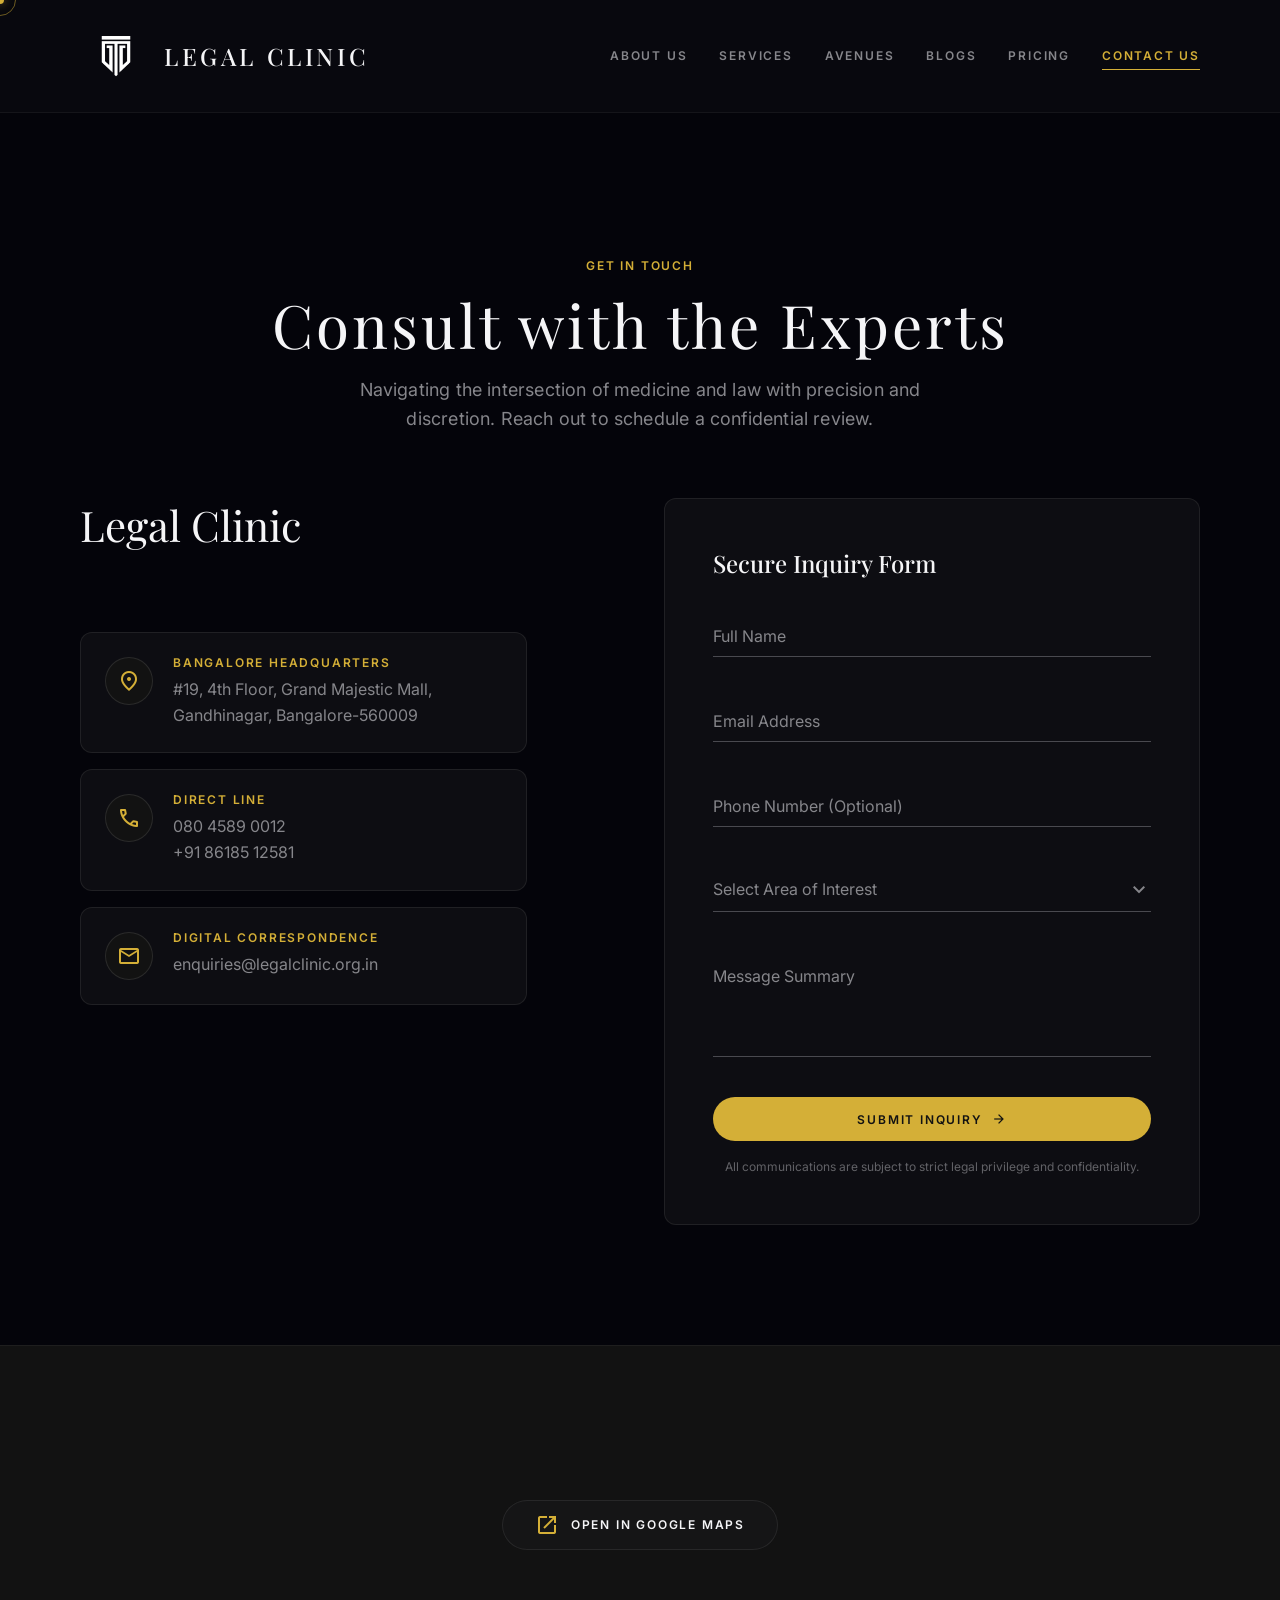
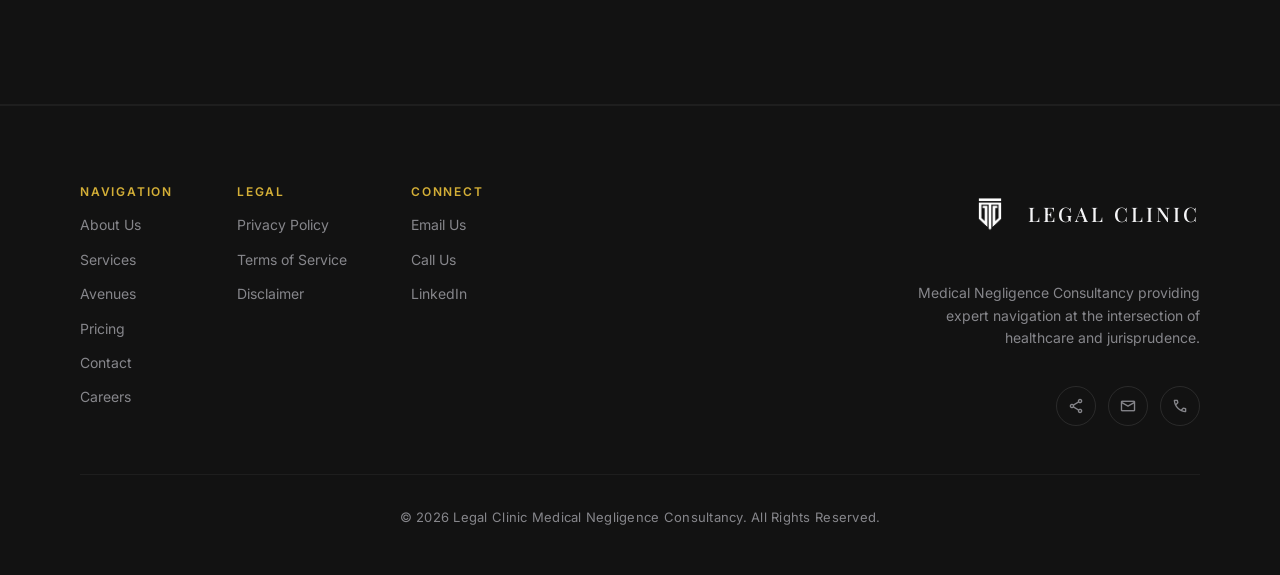
==== commit 4df51315: "Update contact.html" ====
--- a/contact.html
+++ b/contact.html
@@ -7,7 +7,7 @@
   <meta name="description" content="Get in touch with Legal Clinic. Schedule a confidential medical negligence consultation with our experts.">
   <link rel="stylesheet" href="style.css">
 </head>
-<body>
+<body class="contact-body">
 
   <!-- Custom Cursor -->
   <div class="custom-cursor" id="custom-cursor"></div>
--- a/style.css
+++ b/style.css
@@ -65,7 +65,7 @@
 }
 
 body {
-  background-color: var(--matte-black);
+  background-color: #04040a; /* fallback — Three.js canvas renders on top */
   color: var(--off-white);
   font-family: 'Inter', system-ui, -apple-system, sans-serif;
   font-size: 16px;
@@ -74,6 +74,35 @@
   cursor: none;
   animation: pageFadeIn 1.2s ease-out forwards;
 }
+
+/* ── Three.js canvas — fixed behind everything ── */
+#three-canvas {
+  position: fixed;
+  inset: 0;
+  width: 100%;
+  height: 100%;
+  z-index: 0;
+  pointer-events: none;
+  display: block;
+}
+
+/* ── Ensure all content stacks above canvas ── */
+nav, .mobile-menu, .hero, .ethos, .team, .advantage,
+.services, .avenues, .pricing, .cta-section,
+.map-divider, footer, .scroll-progress, .scroll-top,
+.custom-cursor, .custom-cursor-follower {
+  position: relative;
+  z-index: 1;
+}
+
+/* ── Semi-transparent section backgrounds (let 3D bleed through) ── */
+.ethos     { background: rgba(4, 4, 10, 0.78) !important; }
+.team      { background: rgba(4, 4, 10, 0.78) !important; }
+.advantage { background: rgba(4, 4, 10, 0.82) !important; }
+.services  { background: rgba(4, 4, 10, 0.80) !important; }
+.avenues   { background: rgba(4, 4, 10, 0.82) !important; }
+.pricing   { background: rgba(4, 4, 10, 0.80) !important; }
+
 
 @media (max-width: 768px) {
   body { cursor: auto; }
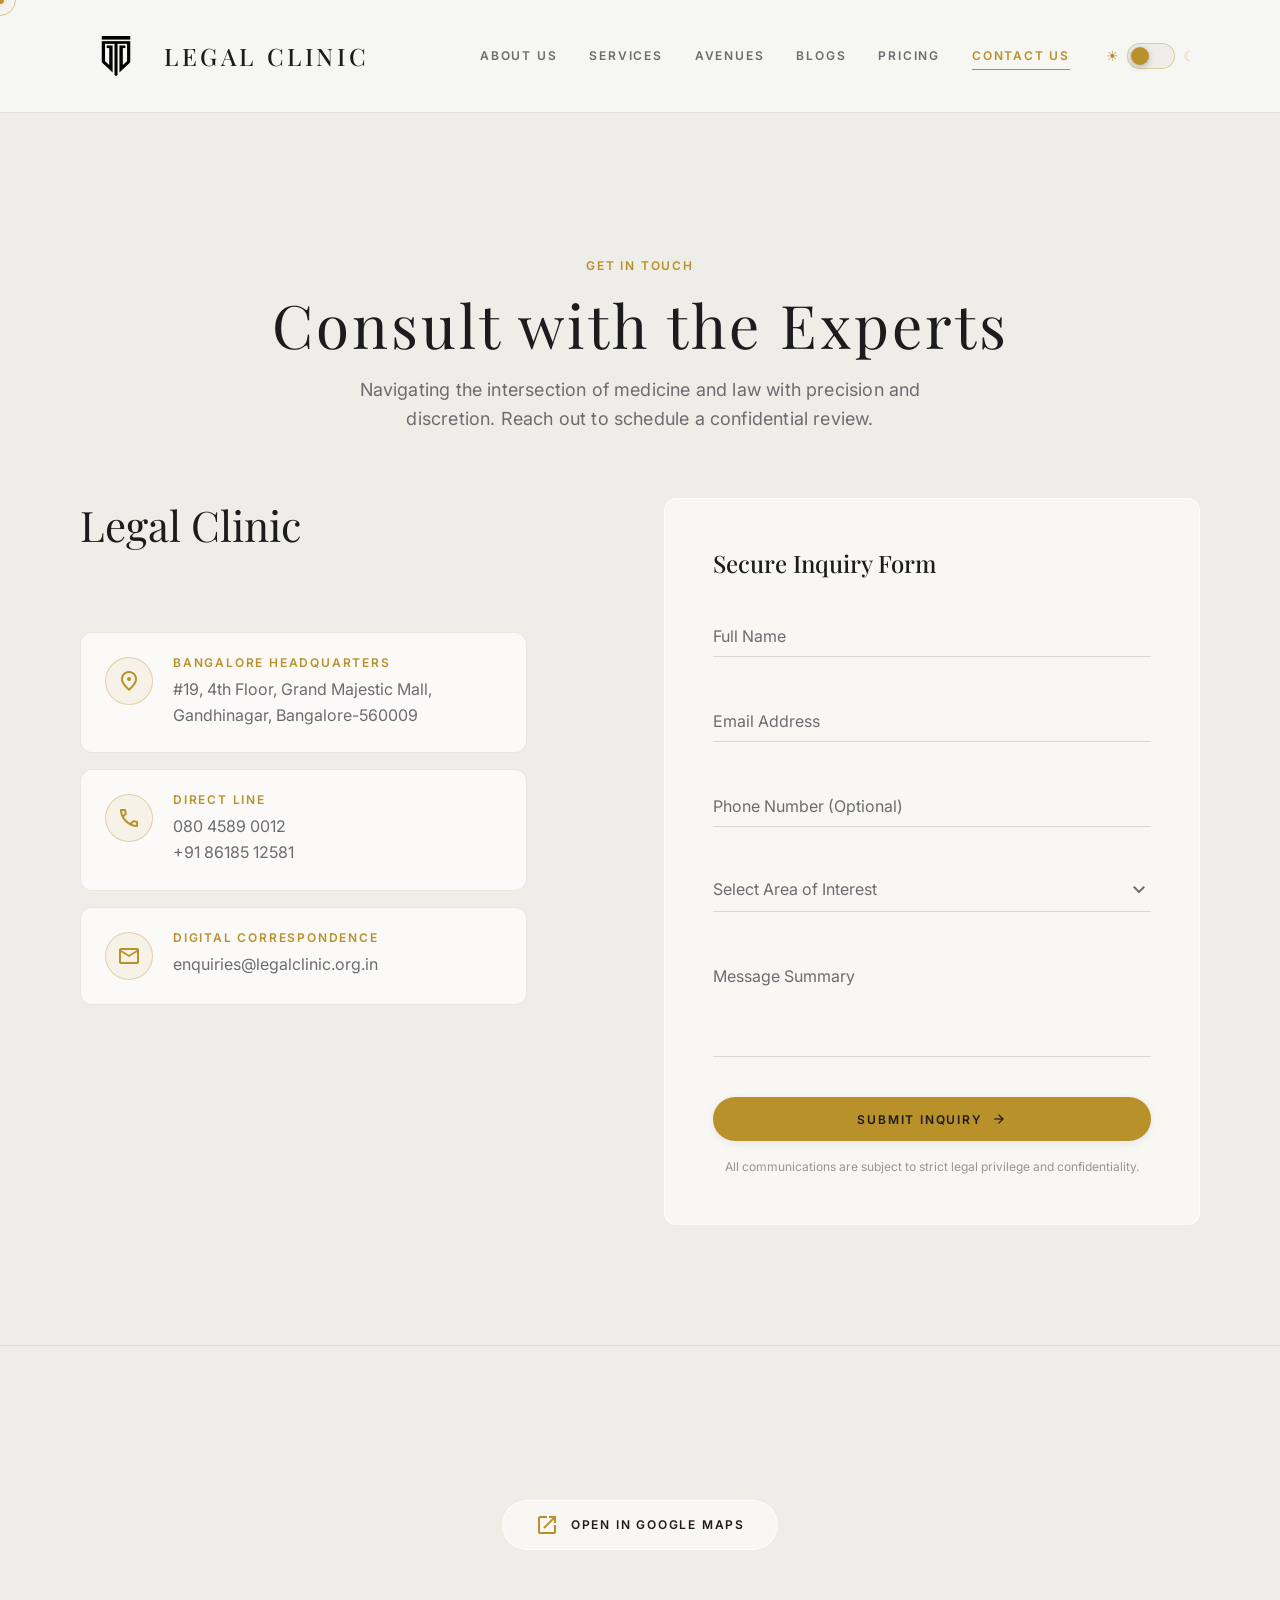
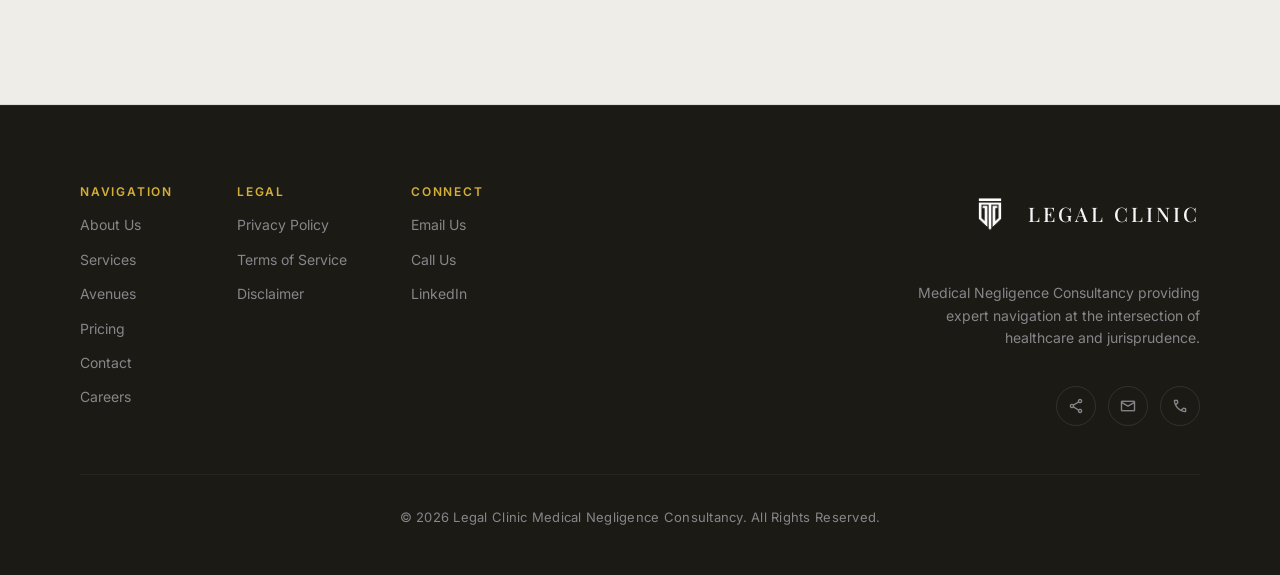
==== commit 025e70df: "Add light/dark theme toggle system with smooth transitions and fix 3D scroll issues" ====
--- a/contact.html
+++ b/contact.html
@@ -1,11 +1,22 @@
 <!DOCTYPE html>
-<html lang="en" class="dark">
+<html lang="en" data-theme="light">
 <head>
   <meta charset="UTF-8">
   <meta name="viewport" content="width=device-width, initial-scale=1.0">
   <title>Contact Us | Legal Clinic — Consult with the Experts</title>
   <meta name="description" content="Get in touch with Legal Clinic. Schedule a confidential medical negligence consultation with our experts.">
   <link rel="stylesheet" href="style.css">
+
+  <!-- Anti-FOUC: apply saved theme before paint -->
+  <script>
+    (function(){
+      var t = localStorage.getItem('lc-theme');
+      if (!t) {
+        t = window.matchMedia && window.matchMedia('(prefers-color-scheme: dark)').matches ? 'dark' : 'light';
+      }
+      document.documentElement.setAttribute('data-theme', t);
+    })();
+  </script>
 </head>
 <body class="contact-body">
 
@@ -27,6 +38,14 @@
         <a href="index.html#" class="nav__link interactive" title="Blog coming soon">Blogs</a>
         <a href="index.html#pricing" class="nav__link interactive">Pricing</a>
         <a href="contact.html" class="nav__link interactive nav__link--active">Contact Us</a>
+        <!-- Theme Toggle -->
+        <button class="theme-toggle interactive" id="theme-toggle" aria-label="Toggle light/dark theme">
+          <span class="theme-toggle__icon theme-toggle__sun" aria-hidden="true">&#9728;</span>
+          <span class="theme-toggle__track" aria-hidden="true">
+            <span class="theme-toggle__thumb"></span>
+          </span>
+          <span class="theme-toggle__icon theme-toggle__moon" aria-hidden="true">&#9790;</span>
+        </button>
       </div>
       <button class="nav__mobile-toggle interactive" id="mobile-toggle" aria-label="Open menu">
         <span class="material-symbols-outlined">menu</span>
@@ -45,6 +64,16 @@
     <a href="index.html#" class="mobile-menu__link interactive" title="Blog coming soon">Blogs</a>
     <a href="index.html#pricing" class="mobile-menu__link interactive">Pricing</a>
     <a href="contact.html" class="mobile-menu__link interactive">Contact Us</a>
+    <!-- Mobile Theme Toggle -->
+    <div class="mobile-theme-toggle-row">
+      <span>&#9728; Light</span>
+      <button class="theme-toggle interactive" id="theme-toggle-mobile" aria-label="Toggle theme">
+        <span class="theme-toggle__track">
+          <span class="theme-toggle__thumb"></span>
+        </span>
+      </button>
+      <span>Dark &#9790;</span>
+    </div>
   </div>
 
   <!-- ============ CONTACT SECTION ============ -->
--- a/style.css
+++ b/style.css
@@ -1,81 +1,247 @@
 /* ===================================================================
    LEGAL CLINIC — CINEMATIC AUTHORITY DESIGN SYSTEM
-   Design tokens sourced from Stitch "Legal Clinic Cinematic Experience"
+   Light/Dark Theme System via CSS Custom Properties
+   Default: Light Theme | Toggle: data-theme="dark" on <html>
    =================================================================== */
 
 /* ---------- Google Fonts ---------- */
 @import url('https://fonts.googleapis.com/css2?family=Inter:wght@400;500;600&family=Playfair+Display:ital,wght@0,400;0,500;0,600;0,700;1,400&display=swap');
 @import url('https://fonts.googleapis.com/css2?family=Material+Symbols+Outlined:wght,FILL@100..700,0..1&display=swap');
 
-/* ---------- CSS Custom Properties ---------- */
+/* ==========================================================================
+   THEME TOKENS — Light (default) & Dark override
+   ========================================================================== */
+
 :root {
-  /* Surface / Background */
-  --surface:                 #111415;
-  --surface-dim:             #111415;
-  --surface-bright:          #37393b;
-  --surface-container-lowest:#0c0e10;
-  --surface-container-low:   #1a1c1d;
-  --surface-container:       #1e2021;
-  --surface-container-high:  #282a2c;
-  --surface-container-highest:#333537;
-  --surface-variant:         #333537;
-
-  /* Brand */
-  --matte-black:   #121212;
-  --charcoal:      #1D1D1F;
-  --gold-accent:   #D4AF37;
-  --tertiary:      #e9c349;
-  --off-white:     #F5F5F7;
-  --muted-gray:    #86868B;
-
-  /* On-colors */
-  --on-surface:          #e2e2e4;
-  --on-surface-variant:  #c4c7c7;
-  --on-background:       #e2e2e4;
-
-  /* Outline */
-  --outline:         #8e9192;
-  --outline-variant:  #444748;
-
-  /* Spacing */
-  --margin-mobile:  24px;
-  --margin-tablet:  40px;
-  --margin-desktop: 80px;
-  --gutter:         24px;
-  --stack-md:       48px;
-  --stack-lg:       80px;
-  --stack-xl:       120px;
-
-  /* Radius */
-  --radius-sm:   0.125rem;
-  --radius-default: 0.25rem;
-  --radius-md:   0.375rem;
-  --radius-lg:   0.5rem;
-  --radius-xl:   0.75rem;
-  --radius-full: 9999px;
-}
-
-/* ---------- Reset & Base ---------- */
-*, *::before, *::after { box-sizing: border-box; margin: 0; padding: 0; }
-
+  /* ── Brand (fixed) ── */
+  --gold-accent:      #B8912A;   /* richer/deeper for light bg */
+  --gold-bright:      #D4AF37;   /* bright version for highlights */
+  --tertiary:         #c9a040;
+
+  /* ── Light theme surfaces ── */
+  --bg-primary:       #F8F8F6;
+  --bg-secondary:     #EFEDE7;
+  --bg-card:          rgba(255, 255, 255, 0.72);
+  --bg-card-solid:    #FFFFFF;
+  --bg-nav:           rgba(248, 248, 246, 0.80);
+  --bg-nav-scrolled:  rgba(248, 248, 246, 0.95);
+  --bg-mobile-menu:   rgba(245, 244, 240, 0.98);
+  --bg-footer:        #1C1A15;   /* footer always dark for contrast */
+  --bg-cta:           #F0EDE5;
+  --bg-icon:          rgba(184, 145, 42, 0.10);
+  --bg-contact-icon:  rgba(184, 145, 42, 0.08);
+  --bg-scroll-top:    rgba(240, 237, 229, 0.9);
+
+  /* ── Light theme text ── */
+  --text-primary:     #1C1C1E;
+  --text-secondary:   #3A3A3C;
+  --text-muted:       #6C6C70;
+  --text-on-gold:     #1C1C1E;   /* text ON a gold button */
+  --text-on-dark:     #F5F5F7;   /* text within always-dark sections */
+
+  /* ── Light theme borders ── */
+  --border-subtle:    rgba(0, 0, 0, 0.08);
+  --border-medium:    rgba(0, 0, 0, 0.12);
+  --border-gold:      rgba(184, 145, 42, 0.35);
+  --border-gold-hover:rgba(184, 145, 42, 0.65);
+
+  /* ── Light theme section overlays (3D canvas bleed-through) ── */
+  --section-overlay-a: rgba(240, 237, 233, 0.68);
+  --section-overlay-b: rgba(245, 243, 238, 0.72);
+
+  /* ── Shadows ── */
+  --shadow-sm:        0 2px 8px rgba(0,0,0,0.08);
+  --shadow-md:        0 8px 32px rgba(0,0,0,0.10);
+  --shadow-lg:        0 20px 60px rgba(0,0,0,0.12);
+  --shadow-gold:      0 0 25px rgba(184, 145, 42, 0.35);
+  --shadow-gold-hover:0 0 40px rgba(184, 145, 42, 0.50);
+
+  /* ── Glass panel ── */
+  --glass-bg:         rgba(255, 255, 255, 0.55);
+  --glass-border:     rgba(255, 255, 255, 0.75);
+
+  /* ── Three.js background ── */
+  --three-bg:         #F0EDE7;
+
+  /* ── Spacing (theme-independent) ── */
+  --margin-mobile:    24px;
+  --margin-tablet:    40px;
+  --margin-desktop:   80px;
+  --gutter:           24px;
+  --stack-md:         48px;
+  --stack-lg:         80px;
+  --stack-xl:         120px;
+
+  /* ── Radius (theme-independent) ── */
+  --radius-sm:        0.125rem;
+  --radius-default:   0.25rem;
+  --radius-md:        0.375rem;
+  --radius-lg:        0.5rem;
+  --radius-xl:        0.75rem;
+  --radius-full:      9999px;
+
+  /* ── Watermark glow ── */
+  --watermark-glow-1: rgba(50, 30, 0, 0.80);
+  --watermark-glow-2: rgba(100, 70, 0, 0.22);
+  --watermark-glow-3: rgba(100, 70, 0, 0.08);
+  --watermark-base-1: rgba(0, 0, 0, 0.12);
+  --watermark-base-2: rgba(0, 0, 0, 0.04);
+}
+
+/* ── Dark theme overrides ── */
+[data-theme="dark"] {
+  --gold-accent:      #D4AF37;
+  --gold-bright:      #e9c349;
+  --tertiary:         #e9c349;
+
+  --bg-primary:       #04040a;
+  --bg-secondary:     #121212;
+  --bg-card:          rgba(29, 29, 31, 0.40);
+  --bg-card-solid:    #1e2021;
+  --bg-nav:           rgba(29, 29, 31, 0.20);
+  --bg-nav-scrolled:  rgba(29, 29, 31, 0.65);
+  --bg-mobile-menu:   rgba(18, 18, 18, 0.97);
+  --bg-footer:        #121212;
+  --bg-cta:           #000000;
+  --bg-icon:          #121212;
+  --bg-contact-icon:  #121212;
+  --bg-scroll-top:    rgba(29, 29, 31, 0.80);
+
+  --text-primary:     #e2e2e4;
+  --text-secondary:   #c4c7c7;
+  --text-muted:       #86868B;
+  --text-on-gold:     #121212;
+  --text-on-dark:     #e2e2e4;
+
+  --border-subtle:    rgba(255, 255, 255, 0.06);
+  --border-medium:    rgba(255, 255, 255, 0.10);
+  --border-gold:      rgba(212, 175, 55, 0.30);
+  --border-gold-hover:rgba(212, 175, 55, 0.55);
+
+  --section-overlay-a: rgba(4, 4, 10, 0.78);
+  --section-overlay-b: rgba(4, 4, 10, 0.82);
+
+  --shadow-sm:        0 2px 8px rgba(0,0,0,0.40);
+  --shadow-md:        0 8px 32px rgba(0,0,0,0.50);
+  --shadow-lg:        0 20px 60px rgba(0,0,0,0.60);
+  --shadow-gold:      0 0 25px rgba(212, 175, 55, 0.50);
+  --shadow-gold-hover:0 0 40px rgba(212, 175, 55, 0.70);
+
+  --glass-bg:         rgba(29, 29, 31, 0.40);
+  --glass-border:     rgba(255, 255, 255, 0.08);
+
+  --three-bg:         #04040a;
+
+  --watermark-glow-1: rgba(255, 255, 255, 0.75);
+  --watermark-glow-2: rgba(255, 255, 255, 0.18);
+  --watermark-glow-3: rgba(255, 255, 255, 0.06);
+  --watermark-base-1: rgba(255, 255, 255, 0.09);
+  --watermark-base-2: rgba(255, 255, 255, 0.03);
+}
+
+/* ==========================================================================
+   THEME TRANSITION — smooth crossfade on all theme-sensitive properties
+   ========================================================================== */
 html {
   scroll-behavior: smooth;
   -webkit-font-smoothing: antialiased;
   -moz-osx-font-smoothing: grayscale;
 }
 
+*,
+*::before,
+*::after {
+  box-sizing: border-box;
+  margin: 0;
+  padding: 0;
+  transition:
+    background-color 0.4s cubic-bezier(0.16, 1, 0.3, 1),
+    color           0.4s cubic-bezier(0.16, 1, 0.3, 1),
+    border-color    0.4s cubic-bezier(0.16, 1, 0.3, 1),
+    box-shadow      0.4s cubic-bezier(0.16, 1, 0.3, 1),
+    opacity         0.3s ease,
+    filter          0.4s ease;
+}
+
+/* Exempt transitions that interfere with animations */
+.fade-up, .fade-up-scale, .fade-left, .fade-right,
+.reveal-line, .scroll-progress,
+.custom-cursor, .custom-cursor-follower,
+.btn, .nav__link, .service-card, .pricing-card, .team-card,
+.avenue-card, .advantage-card, .contact-card, .pill, .tag,
+.footer__link, .footer__social-link, .scroll-top,
+.theme-toggle, .theme-toggle__track, .theme-toggle__thumb {
+  transition: unset;
+}
+
+/* Re-apply transitions that are meaningful for these elements */
+.fade-up {
+  opacity: 0;
+  transform: translateY(40px);
+  transition: opacity 1s cubic-bezier(0.16, 1, 0.3, 1),
+              transform 1s cubic-bezier(0.16, 1, 0.3, 1);
+}
+.fade-up.visible { opacity: 1; transform: translateY(0); }
+
+.fade-up-scale {
+  opacity: 0;
+  transform: translateY(40px) scale(0.95);
+  transition: opacity 1s cubic-bezier(0.16, 1, 0.3, 1),
+              transform 1s cubic-bezier(0.16, 1, 0.3, 1);
+}
+.fade-up-scale.visible { opacity: 1; transform: translateY(0) scale(1); }
+
+.fade-left {
+  opacity: 0;
+  transform: translateX(-40px);
+  transition: opacity 0.8s cubic-bezier(0.16, 1, 0.3, 1),
+              transform 0.8s cubic-bezier(0.16, 1, 0.3, 1);
+}
+.fade-left.visible { opacity: 1; transform: translateX(0); }
+
+.fade-right {
+  opacity: 0;
+  transform: translateX(40px);
+  transition: opacity 0.8s cubic-bezier(0.16, 1, 0.3, 1),
+              transform 0.8s cubic-bezier(0.16, 1, 0.3, 1);
+}
+.fade-right.visible { opacity: 1; transform: translateX(0); }
+
+/* ==========================================================================
+   BASE
+   ========================================================================== */
 body {
-  background-color: #04040a; /* fallback — Three.js canvas renders on top */
-  color: var(--off-white);
+  background-color: var(--bg-primary);
+  color: var(--text-primary);
   font-family: 'Inter', system-ui, -apple-system, sans-serif;
   font-size: 16px;
   line-height: 1.6;
   overflow-x: hidden;
   cursor: none;
   animation: pageFadeIn 1.2s ease-out forwards;
-}
-
-/* ── Three.js canvas — fixed behind everything ── */
+  transition: background-color 0.4s ease, color 0.4s ease;
+}
+
+body.contact-body {
+  background-color: var(--bg-secondary);
+}
+
+@media (max-width: 768px) {
+  body { cursor: auto; }
+}
+
+img { max-width: 100%; display: block; }
+a { text-decoration: none; color: inherit; }
+ul { list-style: none; }
+
+a, button, input, select, textarea, .interactive { cursor: none; }
+@media (max-width: 768px) {
+  a, button, input, select, textarea, .interactive { cursor: pointer; }
+}
+
+/* ==========================================================================
+   THREE.JS CANVAS
+   ========================================================================== */
 #three-canvas {
   position: fixed;
   inset: 0;
@@ -84,9 +250,10 @@
   z-index: 0;
   pointer-events: none;
   display: block;
-}
-
-/* ── Ensure all content stacks above canvas ── */
+  transition: none; /* never transition the canvas itself */
+}
+
+/* All content above canvas */
 nav, .mobile-menu, .hero, .ethos, .team, .advantage,
 .services, .avenues, .pricing, .cta-section,
 .map-divider, footer, .scroll-progress, .scroll-top,
@@ -95,30 +262,17 @@
   z-index: 1;
 }
 
-/* ── Semi-transparent section backgrounds (let 3D bleed through) ── */
-.ethos     { background: rgba(4, 4, 10, 0.78) !important; }
-.team      { background: rgba(4, 4, 10, 0.78) !important; }
-.advantage { background: rgba(4, 4, 10, 0.82) !important; }
-.services  { background: rgba(4, 4, 10, 0.80) !important; }
-.avenues   { background: rgba(4, 4, 10, 0.82) !important; }
-.pricing   { background: rgba(4, 4, 10, 0.80) !important; }
-
-
-@media (max-width: 768px) {
-  body { cursor: auto; }
-}
-
-img { max-width: 100%; display: block; }
-a { text-decoration: none; color: inherit; }
-ul { list-style: none; }
-
-/* Interactive cursor override */
-a, button, input, select, textarea, .interactive { cursor: none; }
-@media (max-width: 768px) {
-  a, button, input, select, textarea, .interactive { cursor: pointer; }
-}
-
-/* ---------- Typography ---------- */
+/* Section overlays — semi-transparent so 3D bleeds through */
+.ethos     { background: var(--section-overlay-a) !important; }
+.team      { background: var(--section-overlay-a) !important; }
+.advantage { background: var(--section-overlay-b) !important; }
+.services  { background: var(--section-overlay-a) !important; }
+.avenues   { background: var(--section-overlay-b) !important; }
+.pricing   { background: var(--section-overlay-a) !important; }
+
+/* ==========================================================================
+   TYPOGRAPHY
+   ========================================================================== */
 .font-display-lg {
   font-family: 'Playfair Display', serif;
   font-size: 84px;
@@ -181,31 +335,37 @@
   text-transform: uppercase;
 }
 
-/* ---------- Utility Classes ---------- */
-.text-gold { color: var(--gold-accent); }
-.text-off-white { color: var(--off-white); }
-.text-muted { color: var(--muted-gray); }
-.text-on-surface { color: var(--on-surface); }
-
-.bg-matte-black { background-color: var(--matte-black); }
-.bg-charcoal { background-color: var(--charcoal); }
+/* ==========================================================================
+   UTILITY CLASSES
+   ========================================================================== */
+.text-gold        { color: var(--gold-accent); }
+.text-off-white   { color: var(--text-primary); }
+.text-muted       { color: var(--text-muted); }
+.text-on-surface  { color: var(--text-secondary); }
+
+.bg-matte-black   { background-color: var(--bg-secondary); }
+.bg-charcoal      { background-color: var(--bg-secondary); }
 
 .text-gradient {
-  background: linear-gradient(135deg, #F5F5F7, #D4AF37);
+  background: linear-gradient(135deg, var(--text-primary), var(--gold-accent));
   -webkit-background-clip: text;
   -webkit-text-fill-color: transparent;
   background-clip: text;
 }
 
-/* ---------- Glass Panel ---------- */
+/* ==========================================================================
+   GLASS PANEL
+   ========================================================================== */
 .glass-panel {
-  background: rgba(29, 29, 31, 0.4);
+  background: var(--glass-bg);
   backdrop-filter: blur(20px);
   -webkit-backdrop-filter: blur(20px);
-  border: 1px solid rgba(255, 255, 255, 0.08);
-}
-
-/* ---------- Custom Cursor ---------- */
+  border: 1px solid var(--glass-border);
+}
+
+/* ==========================================================================
+   CUSTOM CURSOR
+   ========================================================================== */
 .custom-cursor {
   width: 8px;
   height: 8px;
@@ -216,28 +376,29 @@
   z-index: 9999;
   transform: translate(-50%, -50%);
   transition: width 0.3s, height 0.3s, background-color 0.3s;
-  box-shadow: 0 0 10px rgba(212, 175, 55, 0.5);
+  box-shadow: 0 0 10px rgba(184, 145, 42, 0.5);
 }
 
 .custom-cursor-follower {
   width: 32px;
   height: 32px;
-  border: 1px solid rgba(212, 175, 55, 0.5);
+  border: 1px solid rgba(184, 145, 42, 0.5);
   border-radius: 50%;
   position: fixed;
   pointer-events: none;
   z-index: 9998;
   transform: translate(-50%, -50%);
-  transition: top 0.15s ease-out, left 0.15s ease-out, width 0.3s, height 0.3s, opacity 0.3s;
+  transition: top 0.15s ease-out, left 0.15s ease-out,
+              width 0.3s, height 0.3s, opacity 0.3s;
 }
 
 body.cursor-hover .custom-cursor {
   width: 45px;
   height: 45px;
-  background: rgba(212, 175, 55, 0.1);
+  background: rgba(184, 145, 42, 0.1);
   border: 1px solid var(--gold-accent);
   backdrop-filter: blur(2px);
-  box-shadow: 0 0 20px rgba(212, 175, 55, 0.3);
+  box-shadow: 0 0 20px rgba(184, 145, 42, 0.3);
 }
 
 body.cursor-hover .custom-cursor-follower {
@@ -245,59 +406,56 @@
   transform: translate(-50%, -50%) scale(1.5);
 }
 
+[data-theme="dark"] .custom-cursor {
+  box-shadow: 0 0 10px rgba(212, 175, 55, 0.6);
+}
+[data-theme="dark"] body.cursor-hover .custom-cursor {
+  background: rgba(212, 175, 55, 0.1);
+  box-shadow: 0 0 20px rgba(212, 175, 55, 0.4);
+}
+
 @media (max-width: 768px) {
   .custom-cursor, .custom-cursor-follower { display: none; }
 }
 
-/* ---------- Animations ---------- */
+/* ==========================================================================
+   ANIMATIONS
+   ========================================================================== */
 @keyframes pageFadeIn {
   from { opacity: 0; }
-  to { opacity: 1; }
-}
-
+  to   { opacity: 1; }
+}
 @keyframes float {
-  0%   { transform: translateY(0); }
-  50%  { transform: translateY(-12px); }
-  100% { transform: translateY(0); }
-}
-
+  0%, 100% { transform: translateY(0); }
+  50%       { transform: translateY(-12px); }
+}
 .floating-text { animation: float 8s ease-in-out infinite; }
 
-.fade-up {
-  opacity: 0;
-  transform: translateY(40px);
-  transition: opacity 1s cubic-bezier(0.16, 1, 0.3, 1), transform 1s cubic-bezier(0.16, 1, 0.3, 1);
-}
-
-.fade-up.visible {
-  opacity: 1;
-  transform: translateY(0);
-}
-
-/* ---------- Cinematic Masks ---------- */
 .cinematic-mask {
   mask-image: linear-gradient(to bottom, black 80%, transparent 100%);
   -webkit-mask-image: linear-gradient(to bottom, black 80%, transparent 100%);
 }
 
-/* ---------- Navigation ---------- */
+/* ==========================================================================
+   NAVIGATION
+   ========================================================================== */
 .nav {
   position: fixed;
   top: 0;
   left: 0;
   width: 100%;
   z-index: 50;
-  background: rgba(29, 29, 31, 0.2);
+  background: var(--bg-nav);
   backdrop-filter: blur(40px);
   -webkit-backdrop-filter: blur(40px);
-  border-bottom: 1px solid rgba(255, 255, 255, 0.05);
-  transition: all 0.5s ease;
+  border-bottom: 1px solid var(--border-subtle);
+  transition: background 0.5s ease, box-shadow 0.5s ease, border-color 0.5s ease;
 }
 
 .nav.scrolled {
-  background: rgba(29, 29, 31, 0.6);
-  border-bottom-color: rgba(255, 255, 255, 0.1);
-  box-shadow: 0 4px 30px rgba(0, 0, 0, 0.3);
+  background: var(--bg-nav-scrolled);
+  border-bottom-color: var(--border-medium);
+  box-shadow: var(--shadow-md);
 }
 
 .nav__inner {
@@ -315,7 +473,7 @@
   font-weight: 500;
   letter-spacing: 0.15em;
   text-transform: uppercase;
-  color: var(--off-white);
+  color: var(--text-primary);
   transition: color 0.3s;
   display: inline-flex;
   align-items: center;
@@ -327,61 +485,21 @@
   width: auto;
   display: block;
   object-fit: contain;
+  /* In light mode invert the logo so it shows dark on light background */
+  filter: brightness(0) saturate(100%);
+  transition: transform 0.4s cubic-bezier(0.16, 1, 0.3, 1), filter 0.4s ease;
+}
+
+[data-theme="dark"] .nav__logo-img {
   filter: brightness(1) contrast(1.2);
-  transition: transform 0.4s cubic-bezier(0.16, 1, 0.3, 1);
 }
 
 @media (min-width: 769px) {
-  .nav__logo-img {
-    height: 72px;
-  }
-}
-
-.nav__logo:hover {
-  color: var(--gold-accent);
-}
-
-.nav__logo:hover .nav__logo-img {
-  transform: scale(1.06);
-}
-
-/* ---------- Footer Logo ---------- */
-.footer__logo {
-  font-family: 'Playfair Display', serif;
-  font-size: 20px;
-  font-weight: 500;
-  letter-spacing: 0.15em;
-  text-transform: uppercase;
-  color: var(--off-white);
-  transition: color 0.3s;
-  display: inline-flex;
-  align-items: center;
-  gap: 10px;
-  margin-bottom: 24px;
-}
-
-.footer__logo-img {
-  height: 38px;
-  width: auto;
-  display: block;
-  object-fit: contain;
-  filter: brightness(1) contrast(1.2);
-  transition: transform 0.4s cubic-bezier(0.16, 1, 0.3, 1);
-}
-
-@media (min-width: 769px) {
-  .footer__logo-img {
-    height: 56px;
-  }
-}
-
-.footer__logo:hover {
-  color: var(--gold-accent);
-}
-
-.footer__logo:hover .footer__logo-img {
-  transform: scale(1.06);
-}
+  .nav__logo-img { height: 72px; }
+}
+
+.nav__logo:hover { color: var(--gold-accent); }
+.nav__logo:hover .nav__logo-img { transform: scale(1.06); }
 
 .nav__links {
   display: none;
@@ -395,54 +513,118 @@
   font-weight: 600;
   letter-spacing: 0.15em;
   text-transform: uppercase;
-  color: var(--muted-gray);
-  transition: color 0.3s;
+  color: var(--text-muted);
+  transition: color 0.3s, transform 0.3s;
   position: relative;
 }
 
 .nav__link:hover,
 .nav__link.active,
-.nav__link--active {
-  color: var(--gold-accent);
-}
+.nav__link--active { color: var(--gold-accent); }
 
 .nav__link::after {
   content: '';
   position: absolute;
-  bottom: -4px;
-  left: 0;
-  width: 0;
-  height: 1px;
+  bottom: -4px; left: 0;
+  width: 0; height: 1px;
   background: var(--gold-accent);
   transition: width 0.3s ease;
 }
-
 .nav__link:hover::after,
 .nav__link.active::after,
-.nav__link--active::after {
-  width: 100%;
-}
-
-
+.nav__link--active::after { width: 100%; }
 
 .nav__mobile-toggle {
   display: flex;
   align-items: center;
   background: none;
   border: none;
-  color: var(--off-white);
+  color: var(--text-primary);
   font-size: 28px;
 }
 
-/* Mobile menu */
+/* ── Theme Toggle Button ── */
+.theme-toggle {
+  display: flex;
+  align-items: center;
+  gap: 8px;
+  background: none;
+  border: none;
+  padding: 4px;
+  cursor: none;
+  position: relative;
+  flex-shrink: 0;
+}
+
+.theme-toggle__track {
+  width: 48px;
+  height: 26px;
+  border-radius: 13px;
+  background: var(--bg-secondary);
+  border: 1px solid var(--border-gold);
+  position: relative;
+  transition: background 0.4s ease, border-color 0.4s ease;
+  flex-shrink: 0;
+}
+
+[data-theme="dark"] .theme-toggle__track {
+  background: rgba(212, 175, 55, 0.15);
+  border-color: rgba(212, 175, 55, 0.4);
+}
+
+.theme-toggle__thumb {
+  position: absolute;
+  top: 3px;
+  left: 3px;
+  width: 18px;
+  height: 18px;
+  border-radius: 50%;
+  background: var(--gold-accent);
+  transition: transform 0.35s cubic-bezier(0.34, 1.56, 0.64, 1),
+              background 0.4s ease;
+  box-shadow: 0 2px 6px rgba(0,0,0,0.25);
+}
+
+[data-theme="dark"] .theme-toggle__thumb {
+  transform: translateX(22px);
+}
+
+.theme-toggle__icon {
+  font-size: 14px;
+  line-height: 1;
+  transition: opacity 0.3s ease, transform 0.3s ease;
+  display: flex;
+  align-items: center;
+}
+
+/* Sun visible in light, Moon visible in dark */
+.theme-toggle__sun  { color: var(--gold-accent); opacity: 1; }
+.theme-toggle__moon { color: var(--gold-accent); opacity: 0.35; }
+
+[data-theme="dark"] .theme-toggle__sun  { opacity: 0.35; }
+[data-theme="dark"] .theme-toggle__moon { opacity: 1; }
+
+.theme-toggle:hover .theme-toggle__track {
+  border-color: var(--gold-accent);
+  box-shadow: 0 0 12px rgba(184, 145, 42, 0.3);
+}
+[data-theme="dark"] .theme-toggle:hover .theme-toggle__track {
+  box-shadow: 0 0 12px rgba(212, 175, 55, 0.5);
+}
+
+@media (min-width: 769px) {
+  .nav__inner  { padding: 20px var(--margin-desktop); }
+  .nav__links  { display: flex; }
+  .nav__mobile-toggle { display: none; }
+}
+
+/* ── Mobile Menu ── */
 .mobile-menu {
   display: none;
   position: fixed;
-  top: 0;
-  left: 0;
-  width: 100%;
-  height: 100vh;
-  background: rgba(18, 18, 18, 0.97);
+  top: 0; left: 0;
+  width: 100%; height: 100vh;
+  background: var(--bg-mobile-menu);
   backdrop-filter: blur(30px);
   z-index: 100;
   flex-direction: column;
@@ -453,49 +635,75 @@
   transition: opacity 0.4s ease;
 }
 
-.mobile-menu.open {
-  display: flex;
-  opacity: 1;
-}
+.mobile-menu.open { display: flex; opacity: 1; }
 
 .mobile-menu__close {
   position: absolute;
-  top: 24px;
-  right: 24px;
-  background: none;
-  border: none;
-  color: var(--off-white);
+  top: 24px; right: 24px;
+  background: none; border: none;
+  color: var(--text-primary);
   font-size: 32px;
 }
 
 .mobile-menu__link {
   font-family: 'Playfair Display', serif;
   font-size: 28px;
-  color: var(--off-white);
+  color: var(--text-primary);
   transition: color 0.3s, transform 0.3s, letter-spacing 0.3s;
-  transform: translateY(0);
-}
-
+}
 .mobile-menu__link:hover {
   color: var(--gold-accent);
   transform: translateY(-2px);
   letter-spacing: 0.05em;
 }
 
-@media (min-width: 769px) {
-  .nav__inner { padding: 20px var(--margin-desktop); }
-  .nav__links { display: flex; }
-  .nav__mobile-toggle { display: none; }
-}
-
-/* ---------- Container ---------- */
+/* Mobile theme toggle within menu */
+.mobile-theme-toggle-row {
+  display: flex;
+  align-items: center;
+  gap: 16px;
+  color: var(--text-muted);
+  font-family: 'Inter', sans-serif;
+  font-size: 12px;
+  font-weight: 600;
+  letter-spacing: 0.15em;
+  text-transform: uppercase;
+  margin-top: 8px;
+}
+
+/* ── Footer Logo ── */
+.footer__logo {
+  font-family: 'Playfair Display', serif;
+  font-size: 20px;
+  font-weight: 500;
+  letter-spacing: 0.15em;
+  text-transform: uppercase;
+  color: #F5F5F7; /* always light in footer */
+  transition: color 0.3s;
+  display: inline-flex;
+  align-items: center;
+  gap: 10px;
+  margin-bottom: 24px;
+}
+.footer__logo-img {
+  height: 38px; width: auto;
+  display: block; object-fit: contain;
+  filter: brightness(1) contrast(1.2);
+  transition: transform 0.4s cubic-bezier(0.16, 1, 0.3, 1);
+}
+@media (min-width: 769px) { .footer__logo-img { height: 56px; } }
+.footer__logo:hover { color: var(--gold-bright); }
+.footer__logo:hover .footer__logo-img { transform: scale(1.06); }
+
+/* ==========================================================================
+   CONTAINER
+   ========================================================================== */
 .container {
   max-width: 1440px;
   margin: 0 auto;
   padding-left: var(--margin-mobile);
   padding-right: var(--margin-mobile);
 }
-
 @media (min-width: 769px) {
   .container {
     padding-left: var(--margin-desktop);
@@ -503,7 +711,9 @@
   }
 }
 
-/* ---------- HERO SECTION ---------- */
+/* ==========================================================================
+   HERO SECTION
+   ========================================================================== */
 .hero {
   position: relative;
   min-height: 100vh;
@@ -515,31 +725,35 @@
   overflow: hidden;
 }
 
-.hero__bg {
-  position: absolute;
-  inset: 0;
-  z-index: 0;
-}
-
+.hero__bg { position: absolute; inset: 0; z-index: 0; }
 .hero__bg img {
-  width: 100%;
-  height: 100%;
+  width: 100%; height: 100%;
   object-fit: cover;
   opacity: 0.5;
   transform: scale(1.05);
   transition: transform 0.1s ease-out;
 }
-
-.hero__bg .cinematic-mask {
-  width: 100%;
-  height: 100%;
-}
+.hero__bg .cinematic-mask { width: 100%; height: 100%; }
 
 .hero__overlay {
-  position: absolute;
-  inset: 0;
-  background: linear-gradient(to bottom, rgba(0, 0, 0, 0.65), rgba(0, 0, 0, 0.65) 70%, #121212);
+  position: absolute; inset: 0;
+  background: linear-gradient(
+    to bottom,
+    rgba(248,248,246, 0.55),
+    rgba(248,248,246, 0.55) 70%,
+    var(--bg-primary)
+  );
   z-index: 0;
+  transition: background 0.4s ease;
+}
+
+[data-theme="dark"] .hero__overlay {
+  background: linear-gradient(
+    to bottom,
+    rgba(0,0,0,0.65),
+    rgba(0,0,0,0.65) 70%,
+    #04040a
+  );
 }
 
 .hero__content {
@@ -551,1183 +765,693 @@
   padding: 0 var(--margin-mobile);
 }
 
-.hero__title {
-  margin-bottom: 24px;
-}
-
-.hero__title .italic {
-  font-style: italic;
-  color: var(--gold-accent);
-}
-
-.hero__subtitle {
-  color: var(--muted-gray);
-  max-width: 640px;
-  margin: 0 auto 40px;
-}
+.hero__title { margin-bottom: 24px; }
+.hero__title .italic { font-style: italic; color: var(--gold-accent); }
+.hero__subtitle { color: var(--text-muted); max-width: 640px; margin: 0 auto 40px; }
 
 .hero__actions {
-  display: flex;
-  flex-direction: column;
-  align-items: center;
-  gap: 16px;
-}
-
+  display: flex; flex-direction: column;
+  align-items: center; gap: 16px;
+}
 @media (min-width: 640px) {
   .hero__actions { flex-direction: row; justify-content: center; gap: 24px; }
 }
 
+/* ==========================================================================
+   BUTTONS
+   ========================================================================== */
 .btn {
   display: inline-flex;
-  align-items: center;
-  justify-content: center;
-  gap: 8px;
+  align-items: center; justify-content: center; gap: 8px;
   padding: 14px 32px;
   font-family: 'Inter', sans-serif;
-  font-size: 12px;
-  font-weight: 600;
-  letter-spacing: 0.15em;
-  text-transform: uppercase;
+  font-size: 12px; font-weight: 600;
+  letter-spacing: 0.15em; text-transform: uppercase;
   border-radius: 100px;
   transition: all 0.5s ease;
   border: none;
   width: 100%;
 }
-
-@media (min-width: 640px) {
-  .btn { width: auto; }
-}
+@media (min-width: 640px) { .btn { width: auto; } }
 
 .btn--primary {
   background: var(--gold-accent);
-  color: var(--matte-black);
-}
-
+  color: var(--text-on-gold);
+  box-shadow: var(--shadow-sm);
+}
 .btn--primary:hover {
-  background: var(--tertiary);
+  background: var(--gold-bright);
   transform: scale(1.05);
-  box-shadow: 0 0 25px rgba(212, 175, 55, 0.5);
+  box-shadow: var(--shadow-gold);
 }
 
 .btn--outline {
   background: transparent;
-  color: var(--off-white);
-  border: 1px solid rgba(255, 255, 255, 0.2);
-}
-
+  color: var(--text-primary);
+  border: 1px solid var(--border-medium);
+}
 .btn--outline:hover {
-  background: rgba(255, 255, 255, 0.1);
-  border-color: rgba(255, 255, 255, 0.4);
+  background: var(--bg-card);
+  border-color: var(--border-gold);
+  color: var(--gold-accent);
   transform: scale(1.05);
 }
 
-
-
+.btn--full { width: 100%; }
+
+/* ── Tags / Pills ── */
 .tag {
   display: inline-block;
   padding: 6px 14px;
-  border: 1px solid rgba(212, 175, 55, 0.3);
+  border: 1px solid var(--border-gold);
   color: var(--gold-accent);
   font-family: 'Inter', sans-serif;
-  font-size: 12px;
-  font-weight: 600;
-  letter-spacing: 0.15em;
-  text-transform: uppercase;
+  font-size: 12px; font-weight: 600;
+  letter-spacing: 0.15em; text-transform: uppercase;
   border-radius: var(--radius-full);
   align-self: flex-start;
-}
-
-
+  transition: all 0.4s ease;
+}
+.tag:hover {
+  background: rgba(184, 145, 42, 0.10);
+  border-color: var(--border-gold-hover);
+}
 
 .link-arrow {
-  display: inline-flex;
-  align-items: center;
-  gap: 8px;
+  display: inline-flex; align-items: center; gap: 8px;
   color: var(--gold-accent);
   font-family: 'Inter', sans-serif;
-  font-size: 12px;
-  font-weight: 600;
-  letter-spacing: 0.15em;
-  text-transform: uppercase;
+  font-size: 12px; font-weight: 600;
+  letter-spacing: 0.15em; text-transform: uppercase;
   transition: color 0.3s;
 }
-
-.link-arrow:hover { color: var(--off-white); }
-
-.link-arrow .material-symbols-outlined {
-  transition: transform 0.3s;
-}
-
-.link-arrow:hover .material-symbols-outlined {
-  transform: translateX(8px);
-}
-
-/* ---------- Ethos Section ---------- */
-.ethos {
-  padding: var(--stack-xl) 0;
-  background: var(--charcoal);
-  position: relative;
-}
-
-.ethos__grid {
-  display: grid;
-  grid-template-columns: 1fr;
-  gap: var(--gutter);
-  align-items: center;
-}
-
-@media (min-width: 769px) {
-  .ethos__grid {
-    grid-template-columns: 6fr 4fr;
-    gap: 80px;
-  }
-}
-
-.ethos__divider {
-  width: 96px;
-  height: 1px;
-  background: rgba(212, 175, 55, 0.3);
-  margin: 32px 0;
-}
-
-.ethos__pills {
-  display: flex;
-  flex-wrap: wrap;
-  justify-content: flex-start;
-  gap: 12px;
-  margin-top: 24px;
-}
-
-.ethos__image-wrapper {
-  position: relative;
-  width: 100%;
-  max-width: 480px;
-  margin: 0 auto;
-}
-
-.ethos__image {
-  width: 100%;
-  height: auto;
-  border-radius: var(--radius-xl);
-  border: 1px solid rgba(255, 255, 255, 0.05);
-  box-shadow: 0 20px 40px rgba(0, 0, 0, 0.3);
-  transition: transform 0.5s ease;
-}
-
-.ethos__image:hover {
-  transform: translateY(-4px);
-}
-
-/* Why Pick Us Sub-Block */
-.why-pick-us {
-  margin-top: 40px;
-}
-
-.why-pick-us__list {
-  list-style: none;
-  padding: 0;
-  margin: 0;
-  display: flex;
-  flex-direction: column;
-  gap: 16px;
-}
-
-.why-pick-us__item {
-  display: flex;
-  align-items: center;
-  gap: 16px;
-  font-family: 'Inter', sans-serif;
-  font-size: 16px;
-  color: var(--muted-gray);
-  line-height: 1.5;
-}
-
-.why-pick-us__item .material-symbols-outlined {
-  color: var(--gold-accent);
-  font-size: 20px;
-  flex-shrink: 0;
-}
+.link-arrow:hover { color: var(--text-primary); }
+.link-arrow .material-symbols-outlined { transition: transform 0.3s; }
+.link-arrow:hover .material-symbols-outlined { transform: translateX(8px); }
 
 .pill {
-  display: inline-flex;
-  align-items: center;
-  gap: 8px;
+  display: inline-flex; align-items: center; gap: 8px;
   padding: 8px 20px;
   border-radius: var(--radius-full);
   font-family: 'Inter', sans-serif;
-  font-size: 12px;
-  font-weight: 600;
-  letter-spacing: 0.15em;
-  text-transform: uppercase;
-  color: var(--off-white);
-  border: 1px solid rgba(255, 255, 255, 0.05);
-}
-
-.pill__dot {
-  width: 8px;
-  height: 8px;
-  border-radius: 50%;
-  background: var(--gold-accent);
-}
-
-/* ---------- SERVICES SECTION ---------- */
+  font-size: 12px; font-weight: 600;
+  letter-spacing: 0.15em; text-transform: uppercase;
+  color: var(--text-primary);
+  border: 1px solid var(--border-subtle);
+  background: var(--bg-card);
+  transition: all 0.4s ease;
+}
+.pill__dot { width: 8px; height: 8px; border-radius: 50%; background: var(--gold-accent); }
+.pill:hover {
+  border-color: var(--border-gold);
+  background: var(--glass-bg);
+  transform: translateY(-2px);
+}
+.pill:hover .pill__dot { box-shadow: 0 0 8px var(--gold-accent); }
+
+/* ==========================================================================
+   ETHOS SECTION
+   ========================================================================== */
+.ethos {
+  padding: var(--stack-xl) 0;
+  position: relative;
+}
+
+.ethos__grid {
+  display: grid; grid-template-columns: 1fr;
+  gap: var(--gutter); align-items: center;
+}
+@media (min-width: 769px) {
+  .ethos__grid { grid-template-columns: 6fr 4fr; gap: 80px; }
+}
+
+.ethos__divider {
+  width: 96px; height: 1px;
+  background: var(--border-gold);
+  margin: 32px 0;
+}
+
+.ethos__pills { display: flex; flex-wrap: wrap; gap: 12px; margin-top: 24px; }
+
+.ethos__image-wrapper { position: relative; width: 100%; max-width: 480px; margin: 0 auto; }
+.ethos__image {
+  width: 100%; height: auto;
+  border-radius: var(--radius-xl);
+  border: 1px solid var(--border-subtle);
+  box-shadow: var(--shadow-lg);
+  transition: transform 0.5s ease, box-shadow 0.5s ease;
+}
+.ethos__image:hover { transform: translateY(-4px); box-shadow: var(--shadow-gold); }
+
+.why-pick-us { margin-top: 40px; }
+.why-pick-us__list { list-style: none; padding: 0; display: flex; flex-direction: column; gap: 16px; }
+.why-pick-us__item {
+  display: flex; align-items: center; gap: 16px;
+  font-size: 16px; color: var(--text-muted); line-height: 1.5;
+}
+.why-pick-us__item .material-symbols-outlined { color: var(--gold-accent); font-size: 20px; flex-shrink: 0; }
+
+/* ==========================================================================
+   SERVICES SECTION
+   ========================================================================== */
 .services {
   padding: var(--stack-xl) 0;
-  border-top: 1px solid rgba(255, 255, 255, 0.05);
-}
-
-.services__header {
-  text-align: center;
-  margin-bottom: var(--stack-lg);
-}
-
+  border-top: 1px solid var(--border-subtle);
+}
+
+.services__header { text-align: center; margin-bottom: var(--stack-lg); }
 .services__header h2 { margin-bottom: 16px; }
-.services__header p { color: var(--muted-gray); max-width: 640px; margin: 0 auto; }
+.services__header p  { color: var(--text-muted); max-width: 640px; margin: 0 auto; }
 
 .services__grid {
-  display: grid;
-  grid-template-columns: 1fr;
-  gap: 24px;
-}
-
-@media (min-width: 640px) {
-  .services__grid { grid-template-columns: repeat(2, 1fr); }
-}
-
-@media (min-width: 1024px) {
-  .services__grid { grid-template-columns: repeat(3, 1fr); }
-}
+  display: grid; grid-template-columns: 1fr; gap: 24px;
+}
+@media (min-width: 640px)  { .services__grid { grid-template-columns: repeat(2, 1fr); } }
+@media (min-width: 1024px) { .services__grid { grid-template-columns: repeat(3, 1fr); } }
 
 .service-card {
   padding: 32px;
   border-radius: var(--radius-lg);
+  background: var(--bg-card);
+  border: 1px solid var(--border-subtle);
+  backdrop-filter: blur(16px);
   transition: all 0.5s ease-out;
   position: relative;
 }
-
 .service-card:hover {
   transform: scale(1.02);
-  background: rgba(255, 255, 255, 0.05);
-  border-color: rgba(212, 175, 55, 0.4);
-  box-shadow: 0 0 30px rgba(212, 175, 55, 0.1);
+  border-color: var(--border-gold);
+  box-shadow: var(--shadow-gold);
 }
 
 .service-card__icon {
-  width: 64px;
-  height: 64px;
+  width: 64px; height: 64px;
   border-radius: 50%;
-  background: var(--matte-black);
-  border: 1px solid rgba(255, 255, 255, 0.1);
-  display: flex;
-  align-items: center;
-  justify-content: center;
-  margin-bottom: 24px;
-  overflow: hidden;
+  background: var(--bg-icon);
+  border: 1px solid var(--border-gold);
+  display: flex; align-items: center; justify-content: center;
+  margin-bottom: 24px; overflow: hidden;
   transition: all 0.5s;
 }
-
 .service-card:hover .service-card__icon {
-  border-color: rgba(212, 175, 55, 0.4);
-  box-shadow: 0 0 20px rgba(212, 175, 55, 0.2);
-}
-
+  border-color: var(--gold-accent);
+  box-shadow: var(--shadow-gold);
+}
 .service-card__icon .material-symbols-outlined {
-  font-size: 28px;
-  color: var(--gold-accent);
+  font-size: 28px; color: var(--gold-accent);
   transition: transform 0.5s;
 }
-
 .service-card:hover .service-card__icon .material-symbols-outlined {
-  transform: scale(1.15);
-}
-
-.service-card__title {
-  margin-bottom: 12px;
-  transition: color 0.3s;
-}
-
-.service-card:hover .service-card__title {
-  color: var(--gold-accent);
-}
-
-.service-card__desc {
-  color: var(--muted-gray);
-  transition: color 0.3s;
-}
-
-.service-card:hover .service-card__desc {
-  color: rgba(245, 245, 247, 0.8);
-}
-
-/* Commitments */
-.commitments {
-  padding: var(--stack-xl) 0;
-}
-
-.commitments__grid {
-  display: grid;
-  grid-template-columns: 1fr;
-  gap: var(--gutter);
-}
-
-@media (min-width: 769px) {
-  .commitments__grid { grid-template-columns: 4fr 7fr; gap: 80px; }
-}
-
-.commitments__heading {
-  position: sticky;
-  top: 120px;
-  align-self: start;
-}
-
+  transform: scale(1.15) rotate(5deg);
+}
+
+.service-card__title { margin-bottom: 12px; transition: color 0.3s; }
+.service-card:hover .service-card__title { color: var(--gold-accent); }
+.service-card__desc { color: var(--text-muted); transition: color 0.3s; }
+.service-card:hover .service-card__desc { color: var(--text-secondary); }
+
+/* ==========================================================================
+   COMMITMENTS
+   ========================================================================== */
+.commitments { padding: var(--stack-xl) 0; }
+.commitments__grid { display: grid; grid-template-columns: 1fr; gap: var(--gutter); }
+@media (min-width: 769px) { .commitments__grid { grid-template-columns: 4fr 7fr; gap: 80px; } }
+
+.commitments__heading { position: sticky; top: 120px; align-self: start; }
 .commitments__heading .italic { font-style: italic; color: var(--gold-accent); }
 
 .commitment-item {
-  border-top: 1px solid rgba(255, 255, 255, 0.1);
+  border-top: 1px solid var(--border-subtle);
   padding-top: 32px;
-  display: flex;
-  gap: 24px;
-}
-
-.commitment-item__number {
-  color: var(--gold-accent);
-  flex-shrink: 0;
-}
-
-.commitment-item__text { color: var(--on-surface-variant, #c4c7c7); }
-
-/* ---------- AVENUES SECTION ---------- */
+  display: flex; gap: 24px;
+  transition: transform 0.4s ease, border-color 0.4s ease;
+}
+.commitment-item:hover { transform: translateX(8px); border-top-color: var(--border-gold); }
+.commitment-item__number { color: var(--gold-accent); flex-shrink: 0; }
+.commitment-item__text { color: var(--text-secondary); }
+.commitment-item:hover .commitment-item__number {
+  text-shadow: 0 0 15px rgba(184, 145, 42, 0.5);
+  transition: text-shadow 0.4s;
+}
+
+/* ==========================================================================
+   AVENUES SECTION
+   ========================================================================== */
 .avenues {
   padding: var(--stack-xl) 0;
-  border-top: 1px solid rgba(255, 255, 255, 0.05);
-}
-
-.avenues__header {
-  text-align: center;
-  margin-bottom: var(--stack-lg);
-}
-
-.avenues__grid {
-  display: grid;
-  grid-template-columns: 1fr;
-  gap: var(--gutter);
-}
-
-@media (min-width: 769px) {
-  .avenues__grid {
-    grid-template-columns: repeat(12, 1fr);
-  }
-}
+  border-top: 1px solid var(--border-subtle);
+}
+.avenues__header { text-align: center; margin-bottom: var(--stack-lg); }
+.avenues__grid { display: grid; grid-template-columns: 1fr; gap: var(--gutter); }
+@media (min-width: 769px) { .avenues__grid { grid-template-columns: repeat(12, 1fr); } }
 
 .avenue-card {
-  background: rgba(29, 29, 31, 0.4);
+  background: var(--bg-card);
   backdrop-filter: blur(20px);
-  border: 1px solid rgba(255, 255, 255, 0.05);
+  border: 1px solid var(--border-subtle);
   padding: 32px;
   border-radius: var(--radius-xl);
   transition: all 0.5s ease;
-  position: relative;
-  overflow: hidden;
-  display: flex;
-  flex-direction: column;
+  position: relative; overflow: hidden;
+  display: flex; flex-direction: column;
   justify-content: flex-start;
   min-height: 340px;
 }
-
 @media (min-width: 769px) {
   .avenue-card { padding: 40px; min-height: 460px; }
-  .avenue-card--wide { grid-column: span 8; }
+  .avenue-card--wide   { grid-column: span 8; }
   .avenue-card--narrow { grid-column: span 4; }
-  .avenue-card--half { grid-column: span 6; }
+  .avenue-card--half   { grid-column: span 6; }
 }
 
 .avenue-card__image-wrapper {
-  position: relative;
-  height: 180px;
-  margin: -32px -32px 0 -32px;
-  overflow: hidden;
+  position: relative; height: 180px;
+  margin: -32px -32px 0 -32px; overflow: hidden;
   border-top-left-radius: calc(var(--radius-xl) - 1px);
   border-top-right-radius: calc(var(--radius-xl) - 1px);
-  border-bottom: 1px solid rgba(255, 255, 255, 0.05);
-}
-
-@media (min-width: 769px) {
-  .avenue-card__image-wrapper {
-    margin: -40px -40px 0 -40px;
-  }
-}
-
-.avenue-card__image {
-  width: 100%;
-  height: 100%;
-  object-fit: cover;
-  transition: transform 0.8s cubic-bezier(0.16, 1, 0.3, 1);
-}
-
+  border-bottom: 1px solid var(--border-subtle);
+}
+@media (min-width: 769px) { .avenue-card__image-wrapper { margin: -40px -40px 0 -40px; } }
+
+.avenue-card__image { width: 100%; height: 100%; object-fit: cover; transition: transform 0.8s cubic-bezier(0.16, 1, 0.3, 1); }
 .avenue-card__image-overlay {
-  position: absolute;
-  inset: 0;
-  background: rgba(0, 0, 0, 0.4);
-  transition: background 0.5s ease;
-  z-index: 1;
-}
-
-.avenue-card:hover .avenue-card__image-overlay {
-  background: rgba(0, 0, 0, 0.75);
-}
-
-.avenue-card:hover .avenue-card__image {
-  transform: scale(1.05);
-}
+  position: absolute; inset: 0;
+  background: rgba(0, 0, 0, 0.30);
+  transition: background 0.5s ease; z-index: 1;
+}
+.avenue-card:hover .avenue-card__image-overlay { background: rgba(0, 0, 0, 0.65); }
+.avenue-card:hover .avenue-card__image { transform: scale(1.05); }
 
 .avenue-card__content {
-  margin-top: 24px;
-  flex-grow: 1;
-  display: flex;
-  flex-direction: column;
-  position: relative;
-  z-index: 2;
-}
-
-.avenue-card__content.flex-space-between {
-  justify-content: space-between;
-}
-
-.avenue-card:hover {
-  border-color: rgba(212, 175, 55, 0.3);
-}
+  margin-top: 24px; flex-grow: 1;
+  display: flex; flex-direction: column;
+  position: relative; z-index: 2;
+}
+.avenue-card__content.flex-space-between { justify-content: space-between; }
+.avenue-card:hover { border-color: var(--border-gold); transform: translateY(-4px); box-shadow: var(--shadow-md); }
 
 .avenue-card__bg-icon {
-  position: absolute;
-  top: 24px;
-  right: 24px;
-  font-size: 96px;
-  opacity: 0.1;
+  position: absolute; top: 24px; right: 24px;
+  font-size: 96px; opacity: 0.08;
   color: var(--gold-accent);
   transition: opacity 0.5s;
 }
-
-.avenue-card:hover .avenue-card__bg-icon { opacity: 0.25; }
-
-.avenue-card__tag {
-  display: inline-flex;
-  align-items: center;
-  gap: 8px;
-  margin-bottom: 20px;
-}
-
+.avenue-card:hover .avenue-card__bg-icon { opacity: 0.22; }
+
+.avenue-card__tag { display: inline-flex; align-items: center; gap: 8px; margin-bottom: 20px; }
 .avenue-card__tag span:first-child {
-  width: 8px;
-  height: 8px;
-  border-radius: 50%;
-  background: var(--gold-accent);
-  display: inline-block;
-}
-
+  width: 8px; height: 8px; border-radius: 50%;
+  background: var(--gold-accent); display: inline-block;
+}
 .avenue-card__title { margin-bottom: 16px; }
-
-.avenue-card__desc { color: var(--muted-gray); }
-
-.avenue-card__list {
-  margin-top: 24px;
-  display: flex;
-  flex-direction: column;
-  gap: 12px;
-}
-
+.avenue-card__desc  { color: var(--text-muted); }
+
+.avenue-card__list { margin-top: 24px; display: flex; flex-direction: column; gap: 12px; }
 .avenue-card__list-item {
-  display: flex;
-  align-items: center;
-  gap: 12px;
-  font-size: 14px;
-  color: var(--off-white);
-  padding-bottom: 8px;
-  border-bottom: 1px solid rgba(255, 255, 255, 0.05);
-}
-
+  display: flex; align-items: center; gap: 12px;
+  font-size: 14px; color: var(--text-primary);
+  padding-bottom: 8px; border-bottom: 1px solid var(--border-subtle);
+  transition: transform 0.3s ease, padding-left 0.3s;
+}
 .avenue-card__list-item:last-child { border-bottom: none; }
-
-.avenue-card__list-dot {
-  width: 8px;
-  height: 8px;
-  border-radius: 50%;
-  background: var(--gold-accent);
-  flex-shrink: 0;
-}
-
-.avenue-card__border-left {
-  padding-left: 24px;
-  border-left: 1px solid rgba(212, 175, 55, 0.5);
-}
-
-.avenue-card__icon-title {
-  display: flex;
-  align-items: center;
-  gap: 12px;
-  margin-bottom: 24px;
-}
-
-.avenue-card__icon-title .material-symbols-outlined {
-  color: var(--gold-accent);
-}
-
-/* ---------- PRICING SECTION ---------- */
+.avenue-card__list-item:hover { transform: translateX(4px); padding-left: 4px; }
+.avenue-card__list-dot { width: 8px; height: 8px; border-radius: 50%; background: var(--gold-accent); flex-shrink: 0; }
+
+.avenue-card__border-left { padding-left: 24px; border-left: 1px solid var(--border-gold); }
+.avenue-card__icon-title { display: flex; align-items: center; gap: 12px; margin-bottom: 24px; }
+.avenue-card__icon-title .material-symbols-outlined { color: var(--gold-accent); }
+
+/* ==========================================================================
+   PRICING SECTION
+   ========================================================================== */
 .pricing {
   padding: var(--stack-xl) 0;
-  background: rgba(29, 29, 31, 0.1);
-  border-top: 1px solid rgba(255, 255, 255, 0.05);
-}
-
-.pricing__header {
-  text-align: center;
-  margin-bottom: var(--stack-lg);
-}
-
-.pricing__grid {
-  display: grid;
-  grid-template-columns: 1fr;
-  gap: var(--gutter);
-}
-
-@media (min-width: 769px) {
-  .pricing__grid { grid-template-columns: repeat(3, 1fr); }
-}
+  border-top: 1px solid var(--border-subtle);
+}
+.pricing__header { text-align: center; margin-bottom: var(--stack-lg); }
+.pricing__grid { display: grid; grid-template-columns: 1fr; gap: var(--gutter); }
+@media (min-width: 769px) { .pricing__grid { grid-template-columns: repeat(3, 1fr); } }
 
 .pricing-card {
   padding: 40px;
   border-radius: var(--radius-xl);
+  background: var(--bg-card);
+  border: 1px solid var(--border-subtle);
+  backdrop-filter: blur(16px);
   transition: all 0.5s ease;
-  display: flex;
-  flex-direction: column;
-  position: relative;
-  overflow: hidden;
-}
-
+  display: flex; flex-direction: column;
+  position: relative; overflow: hidden;
+}
 .pricing-card:hover {
   transform: translateY(-8px);
-  border-color: rgba(212, 175, 55, 0.4);
-  box-shadow: 0 0 40px rgba(212, 175, 55, 0.1);
-}
-
-.pricing-card--featured {
-  border: 1px solid rgba(212, 175, 55, 0.3);
-}
-
+  border-color: var(--border-gold);
+  box-shadow: var(--shadow-gold);
+}
+.pricing-card--featured { border: 1px solid var(--border-gold); }
 .pricing-card--featured::before {
   content: '';
-  position: absolute;
-  top: 0;
-  left: 0;
-  right: 0;
-  height: 2px;
+  position: absolute; top: 0; left: 0; right: 0; height: 2px;
   background: linear-gradient(to right, transparent, var(--gold-accent), transparent);
 }
 
 .pricing-card__badge {
-  display: inline-block;
-  align-self: flex-start;
+  display: inline-block; align-self: flex-start;
   padding: 4px 12px;
-  background: rgba(212, 175, 55, 0.15);
+  background: rgba(184, 145, 42, 0.12);
   color: var(--gold-accent);
   font-family: 'Inter', sans-serif;
-  font-size: 10px;
-  font-weight: 600;
-  letter-spacing: 0.15em;
-  text-transform: uppercase;
-  border-radius: var(--radius-full);
-  margin-bottom: 16px;
-}
-
-.pricing-card__name {
-  color: var(--off-white);
-  margin-bottom: 8px;
-}
-
-.pricing-card__desc {
-  color: var(--muted-gray);
-  margin-bottom: 32px;
-}
-
-.pricing-card__price {
-  display: flex;
-  align-items: baseline;
-  gap: 4px;
-  margin-bottom: 32px;
-}
-
+  font-size: 10px; font-weight: 600;
+  letter-spacing: 0.15em; text-transform: uppercase;
+  border-radius: var(--radius-full); margin-bottom: 16px;
+}
+
+.pricing-card__name  { color: var(--text-primary); margin-bottom: 8px; }
+.pricing-card__desc  { color: var(--text-muted); margin-bottom: 32px; }
+
+.pricing-card__price { display: flex; align-items: baseline; gap: 4px; margin-bottom: 32px; }
 .pricing-card__amount {
   font-family: 'Playfair Display', serif;
-  font-size: 48px;
-  font-weight: 500;
-  color: var(--off-white);
-}
-
-.pricing-card__period {
-  color: var(--muted-gray);
-  font-size: 14px;
-}
-
-.pricing-card__features {
-  display: flex;
-  flex-direction: column;
-  gap: 16px;
-  margin-bottom: 40px;
-  flex: 1;
-}
-
+  font-size: 48px; font-weight: 500;
+  color: var(--text-primary);
+  transition: color 0.5s;
+}
+.pricing-card:hover .pricing-card__amount { color: var(--gold-accent); }
+.pricing-card__period { color: var(--text-muted); font-size: 14px; }
+
+.pricing-card__features { display: flex; flex-direction: column; gap: 16px; margin-bottom: 40px; flex: 1; }
 .pricing-card__feature {
-  display: flex;
-  align-items: flex-start;
-  gap: 12px;
-  color: var(--on-surface-variant, #c4c7c7);
-  font-size: 15px;
-}
-
+  display: flex; align-items: flex-start; gap: 12px;
+  color: var(--text-secondary); font-size: 15px;
+}
 .pricing-card__feature .material-symbols-outlined {
-  color: var(--gold-accent);
-  font-size: 18px;
-  margin-top: 2px;
-  flex-shrink: 0;
+  color: var(--gold-accent); font-size: 18px; margin-top: 2px; flex-shrink: 0;
 }
 
 .pricing-card__cta {
-  width: 100%;
-  padding: 14px 24px;
+  width: 100%; padding: 14px 24px;
   font-family: 'Inter', sans-serif;
-  font-size: 12px;
-  font-weight: 600;
-  letter-spacing: 0.15em;
-  text-transform: uppercase;
+  font-size: 12px; font-weight: 600;
+  letter-spacing: 0.15em; text-transform: uppercase;
   border-radius: 100px;
   transition: all 0.4s ease;
   text-align: center;
-  border: 1px solid rgba(212, 175, 55, 0.5);
-  background: transparent;
-  color: var(--gold-accent);
-}
-
+  border: 1px solid var(--border-gold);
+  background: transparent; color: var(--gold-accent);
+}
 .pricing-card__cta:hover {
   background: var(--gold-accent);
-  color: var(--matte-black);
-  box-shadow: 0 0 20px rgba(212, 175, 55, 0.4);
-}
-
+  color: var(--text-on-gold);
+  box-shadow: var(--shadow-gold);
+}
 .pricing-card--featured .pricing-card__cta {
-  background: var(--gold-accent);
-  color: var(--matte-black);
+  background: var(--gold-accent); color: var(--text-on-gold); border-color: var(--gold-accent);
+}
+.pricing-card--featured .pricing-card__cta:hover {
+  background: var(--gold-bright); border-color: var(--gold-bright);
+}
+
+/* ==========================================================================
+   CONTACT SECTION
+   ========================================================================== */
+.contact { padding: var(--stack-xl) 0; }
+.contact--page { padding-top: 140px; }
+
+.contact__grid { display: grid; grid-template-columns: 1fr; gap: var(--gutter); }
+@media (min-width: 1024px) { .contact__grid { grid-template-columns: 5fr 1fr 6fr; } }
+
+.contact__info { display: flex; flex-direction: column; gap: var(--stack-md); }
+.contact__info h2 { margin-bottom: 32px; }
+
+.contact-card {
+  display: flex; align-items: flex-start; gap: 20px;
+  padding: 24px; border-radius: var(--radius-xl);
+  background: var(--bg-card);
+  border: 1px solid var(--border-subtle);
+  transition: all 0.4s cubic-bezier(0.16, 1, 0.3, 1);
+}
+.contact-card:hover {
+  border-color: var(--border-gold-hover);
+  transform: translateX(6px);
+  box-shadow: var(--shadow-sm);
+}
+
+.contact-card__icon {
+  width: 48px; height: 48px; border-radius: 50%;
+  background: var(--bg-contact-icon);
+  border: 1px solid var(--border-gold);
+  display: flex; align-items: center; justify-content: center;
+  flex-shrink: 0; color: var(--gold-accent);
+}
+.contact-card:hover .contact-card__icon {
   border-color: var(--gold-accent);
-}
-
-.pricing-card--featured .pricing-card__cta:hover {
-  background: var(--off-white);
-  border-color: var(--off-white);
-}
-
-/* ---------- CONTACT SECTION ---------- */
-.contact {
-  padding: var(--stack-xl) 0;
-}
-
-.contact--page {
-  padding-top: 140px;
-}
-
-.contact__grid {
-  display: grid;
-  grid-template-columns: 1fr;
-  gap: var(--gutter);
-}
-
-@media (min-width: 1024px) {
-  .contact__grid {
-    grid-template-columns: 5fr 1fr 6fr;
-  }
-}
-
-.contact__info { display: flex; flex-direction: column; gap: var(--stack-md); }
-
-.contact__info h2 { margin-bottom: 32px; }
-
-.contact-card {
-  display: flex;
-  align-items: flex-start;
-  gap: 20px;
-  padding: 24px;
-  border-radius: var(--radius-xl);
-  transition: all 0.3s;
-}
-
-.contact-card:hover { border-color: rgba(212, 175, 55, 0.5); }
-
-.contact-card__icon {
-  width: 48px;
-  height: 48px;
-  border-radius: 50%;
-  background: var(--matte-black);
-  border: 1px solid rgba(255, 255, 255, 0.1);
-  display: flex;
-  align-items: center;
-  justify-content: center;
-  flex-shrink: 0;
-  color: var(--gold-accent);
-}
-
-.contact-card__label {
-  margin-bottom: 8px;
-}
-
-.contact-card__text { color: var(--muted-gray); }
-
-.contact__form {
-  padding: 32px;
-  border-radius: var(--radius-xl);
-}
-
-@media (min-width: 769px) {
-  .contact__form { padding: 48px; }
-}
-
+  box-shadow: 0 0 15px rgba(184, 145, 42, 0.25);
+}
+
+.contact-card__label { margin-bottom: 8px; }
+.contact-card__text  { color: var(--text-muted); }
+
+.contact__form { padding: 32px; border-radius: var(--radius-xl); }
+@media (min-width: 769px) { .contact__form { padding: 48px; } }
 .contact__form h2 { margin-bottom: 32px; }
 
-.form-group {
-  position: relative;
-  margin-bottom: 40px;
-}
+.form-group { position: relative; margin-bottom: 40px; }
 
 .form-input {
-  display: block;
-  width: 100%;
+  display: block; width: 100%;
   padding: 12px 0;
   background: transparent;
   border: none;
-  border-bottom: 1px solid rgba(134, 134, 139, 0.5);
-  color: var(--off-white);
-  font-family: 'Inter', sans-serif;
-  font-size: 16px;
+  border-bottom: 1px solid var(--border-medium);
+  color: var(--text-primary);
+  font-family: 'Inter', sans-serif; font-size: 16px;
   outline: none;
   transition: border-color 0.3s;
 }
-
-.form-input:focus { border-bottom-color: var(--gold-accent); }
+.form-input:focus {
+  border-bottom-color: var(--gold-accent);
+  box-shadow: 0 2px 12px rgba(184, 145, 42, 0.15);
+}
 
 .form-label {
-  position: absolute;
-  left: 0;
-  top: 12px;
-  color: var(--muted-gray);
-  font-family: 'Inter', sans-serif;
-  font-size: 16px;
-  transition: all 0.3s;
-  pointer-events: none;
-}
-
+  position: absolute; left: 0; top: 12px;
+  color: var(--text-muted);
+  font-family: 'Inter', sans-serif; font-size: 16px;
+  transition: all 0.3s; pointer-events: none;
+}
 .form-input:focus ~ .form-label,
 .form-input:not(:placeholder-shown) ~ .form-label {
-  top: -14px;
-  font-size: 12px;
-  font-weight: 600;
-  letter-spacing: 0.15em;
-  color: var(--gold-accent);
+  top: -14px; font-size: 12px; font-weight: 600;
+  letter-spacing: 0.15em; color: var(--gold-accent);
 }
 
 textarea.form-input { resize: none; min-height: 80px; }
+textarea.form-input:focus { box-shadow: 0 2px 12px rgba(184, 145, 42, 0.15); }
 
 .form-select {
-  display: block;
-  width: 100%;
+  display: block; width: 100%;
   padding: 12px 0;
-  background: transparent;
-  border: none;
-  border-bottom: 1px solid rgba(134, 134, 139, 0.5);
-  color: var(--muted-gray);
-  font-family: 'Inter', sans-serif;
-  font-size: 16px;
-  outline: none;
-  appearance: none;
+  background: transparent; border: none;
+  border-bottom: 1px solid var(--border-medium);
+  color: var(--text-muted);
+  font-family: 'Inter', sans-serif; font-size: 16px;
+  outline: none; appearance: none;
   transition: border-color 0.3s;
 }
-
 .form-select:focus { border-bottom-color: var(--gold-accent); }
-
-.form-select option {
-  background: var(--charcoal);
-  color: var(--off-white);
-}
-
-.form-select-wrapper {
-  position: relative;
-}
-
+.form-select option { background: var(--bg-card-solid); color: var(--text-primary); }
+
+.form-select-wrapper { position: relative; }
 .form-select-wrapper .material-symbols-outlined {
-  position: absolute;
-  right: 0;
-  top: 50%;
-  transform: translateY(-50%);
-  color: var(--muted-gray);
-  pointer-events: none;
-}
-
-.btn--full { width: 100%; }
-
-.form-note {
-  text-align: center;
-  margin-top: 16px;
-  font-size: 12px;
-  color: var(--muted-gray);
-  opacity: 0.7;
-}
-
-/* ---------- Map Divider ---------- */
+  position: absolute; right: 0; top: 50%;
+  transform: translateY(-50%); color: var(--text-muted); pointer-events: none;
+}
+
+.form-note { text-align: center; margin-top: 16px; font-size: 12px; color: var(--text-muted); opacity: 0.7; }
+
+/* ==========================================================================
+   MAP DIVIDER
+   ========================================================================== */
 .map-divider {
-  height: 240px;
-  width: 100%;
-  position: relative;
-  border-top: 1px solid rgba(255, 255, 255, 0.05);
-  border-bottom: 1px solid rgba(255, 255, 255, 0.05);
-  background: #121212;
+  height: 240px; width: 100%; position: relative;
+  border-top: 1px solid var(--border-subtle);
+  border-bottom: 1px solid var(--border-subtle);
+  background: var(--bg-secondary);
   overflow: hidden;
 }
-
 @media (min-width: 769px) { .map-divider { height: 360px; } }
 
 .map-divider__iframe {
-  width: 100%;
-  height: 100%;
-  border: 0;
+  width: 100%; height: 100%; border: 0;
   opacity: 0.45;
   transition: opacity 0.5s cubic-bezier(0.16, 1, 0.3, 1), filter 0.5s;
   filter: invert(90%) hue-rotate(180deg) brightness(0.85) contrast(1.2);
   pointer-events: none;
 }
-
-.map-divider:hover .map-divider__iframe {
-  opacity: 0.75;
-}
-
-.map-divider__badge {
-  position: absolute;
-  inset: 0;
-  z-index: 2;
-  display: flex;
-  align-items: center;
-  justify-content: center;
-}
-
+[data-theme="light"] .map-divider__iframe {
+  filter: saturate(0.6) brightness(0.95);
+}
+.map-divider:hover .map-divider__iframe { opacity: 0.75; }
+
+.map-divider__badge { position: absolute; inset: 0; z-index: 2; display: flex; align-items: center; justify-content: center; }
 .map-divider__pill {
-  display: flex;
-  align-items: center;
-  gap: 12px;
-  padding: 12px 32px;
-  border-radius: var(--radius-full);
+  display: flex; align-items: center; gap: 12px;
+  padding: 12px 32px; border-radius: var(--radius-full);
   text-decoration: none;
-}
-
-/* ---------- FOOTER ---------- */
+  transition: all 0.4s ease;
+}
+.map-divider:hover .map-divider__pill {
+  transform: scale(1.05); box-shadow: var(--shadow-gold);
+}
+
+/* ==========================================================================
+   FOOTER — always dark for contrast
+   ========================================================================== */
 .footer {
   padding: var(--stack-lg) 0 var(--stack-md);
-  border-top: 1px solid rgba(255, 255, 255, 0.05);
-  background: var(--matte-black);
-}
-
-.footer__grid {
-  display: grid;
-  grid-template-columns: 1fr;
-  gap: 48px;
-}
-
-/* Reversed layout: columns on the left, brand on the right */
+  border-top: 1px solid rgba(255,255,255,0.06);
+  background: var(--bg-footer);
+  color: #e2e2e4;
+}
+.footer__grid { display: grid; grid-template-columns: 1fr; gap: 48px; }
 @media (min-width: 769px) {
-  .footer__grid.footer__grid--reversed {
-    grid-template-columns: 7fr 5fr;
-    align-items: start;
-  }
-}
-
-.footer__brand {
-  display: flex;
-  flex-direction: column;
-  gap: 16px;
-}
-
-.footer__brand--right {
-  order: -1;
-}
-
-@media (min-width: 769px) {
-  .footer__brand--right {
-    order: 2;
-    text-align: right;
-    align-items: flex-end;
-  }
-}
-
-.footer__brand-desc {
-  color: var(--muted-gray);
-  max-width: 320px;
-  font-size: 14px;
-}
-
-.footer__columns {
-  display: flex;
-  flex-direction: column;
-  gap: 32px;
-}
-
-.footer__columns--left {
-  order: 1;
-}
-
-@media (min-width: 769px) {
-  .footer__columns--left {
-    order: 1;
-    flex-direction: row;
-    justify-content: flex-start;
-    gap: 64px;
-  }
-}
-
-.footer__column {
-  display: flex;
-  flex-direction: column;
-  gap: 12px;
-}
-
-.footer__column-title {
-  color: var(--gold-accent);
-  margin-bottom: 4px;
-}
+  .footer__grid.footer__grid--reversed { grid-template-columns: 7fr 5fr; align-items: start; }
+}
+
+.footer__brand { display: flex; flex-direction: column; gap: 16px; }
+.footer__brand--right { order: -1; }
+@media (min-width: 769px) { .footer__brand--right { order: 2; text-align: right; align-items: flex-end; } }
+
+.footer__brand-desc { color: #86868B; max-width: 320px; font-size: 14px; }
+
+.footer__columns { display: flex; flex-direction: column; gap: 32px; }
+.footer__columns--left { order: 1; }
+@media (min-width: 769px) { .footer__columns--left { order: 1; flex-direction: row; justify-content: flex-start; gap: 64px; } }
+
+.footer__column { display: flex; flex-direction: column; gap: 12px; }
+.footer__column-title { color: var(--gold-bright); margin-bottom: 4px; }
 
 .footer__link {
-  color: var(--muted-gray);
-  font-size: 14px;
+  color: #86868B; font-size: 14px;
   transition: color 0.3s, transform 0.3s, padding-left 0.3s;
   position: relative;
 }
-
-.footer__link:hover {
-  color: var(--off-white);
-  padding-left: 8px;
-}
-
+.footer__link:hover { color: #F5F5F7; padding-left: 8px; }
 .footer__link::before {
-  content: '';
-  position: absolute;
-  left: -2px;
-  top: 50%;
+  content: ''; position: absolute; left: -2px; top: 50%;
   transform: translateY(-50%) scaleY(0);
-  width: 2px;
-  height: 12px;
-  background: var(--gold-accent);
+  width: 2px; height: 12px; background: var(--gold-bright);
   transition: transform 0.3s ease;
 }
-
-.footer__link:hover::before {
-  transform: translateY(-50%) scaleY(1);
-}
+.footer__link:hover::before { transform: translateY(-50%) scaleY(1); }
 
 .footer__bottom {
-  margin-top: 48px;
-  padding-top: 32px;
-  border-top: 1px solid rgba(255, 255, 255, 0.05);
-  display: flex;
-  flex-direction: column;
-  gap: 16px;
-  align-items: center;
-  justify-content: center;
-}
-
-@media (min-width: 769px) {
-  .footer__bottom {
-    flex-direction: row;
-    justify-content: center;
-  }
-}
-
-.footer__copyright {
-  color: var(--muted-gray);
-  font-size: 13px;
-  letter-spacing: 0.02em;
-}
-
-.footer__socials {
-  display: flex;
-  gap: 12px;
-}
-
+  margin-top: 48px; padding-top: 32px;
+  border-top: 1px solid rgba(255,255,255,0.05);
+  display: flex; flex-direction: column; gap: 16px;
+  align-items: center; justify-content: center;
+}
+@media (min-width: 769px) { .footer__bottom { flex-direction: row; } }
+
+.footer__copyright { color: #86868B; font-size: 13px; letter-spacing: 0.02em; }
+.footer__socials { display: flex; gap: 12px; }
 .footer__social-link {
-  width: 40px;
-  height: 40px;
-  border-radius: 50%;
-  border: 1px solid rgba(255, 255, 255, 0.1);
-  display: flex;
-  align-items: center;
-  justify-content: center;
-  color: var(--muted-gray);
+  width: 40px; height: 40px; border-radius: 50%;
+  border: 1px solid rgba(255,255,255,0.10);
+  display: flex; align-items: center; justify-content: center;
+  color: #86868B;
   transition: all 0.4s cubic-bezier(0.16, 1, 0.3, 1);
 }
-
 .footer__social-link:hover {
-  border-color: var(--gold-accent);
-  color: var(--gold-accent);
-  transform: translateY(-3px);
-  box-shadow: 0 4px 15px rgba(212, 175, 55, 0.2);
-}
-
-/* ---------- Team Section ---------- */
-.team {
-  padding: var(--stack-xl) 0;
-}
-
-.team__header {
-  display: flex;
-  flex-direction: column;
-  gap: 16px;
-  margin-bottom: 64px;
-}
-
-@media (min-width: 769px) {
-  .team__header {
-    flex-direction: row;
-    align-items: flex-end;
-    justify-content: space-between;
-    gap: 32px;
-  }
-}
-
-.team__header p { color: var(--muted-gray); max-width: 420px; }
-
-.team__grid {
-  display: grid;
-  grid-template-columns: 1fr;
-  gap: 24px;
-}
-
-@media (min-width: 640px) { .team__grid { grid-template-columns: repeat(2, 1fr); } }
+  border-color: var(--gold-bright); color: var(--gold-bright);
+  transform: translateY(-3px); box-shadow: 0 4px 15px rgba(212,175,55,0.2);
+}
+
+/* ==========================================================================
+   TEAM SECTION
+   ========================================================================== */
+.team { padding: var(--stack-xl) 0; }
+.team__header { display: flex; flex-direction: column; gap: 16px; margin-bottom: 64px; }
+@media (min-width: 769px) { .team__header { flex-direction: row; align-items: flex-end; justify-content: space-between; gap: 32px; } }
+.team__header p { color: var(--text-muted); max-width: 420px; }
+
+.team__grid { display: grid; grid-template-columns: 1fr; gap: 24px; }
+@media (min-width: 640px)  { .team__grid { grid-template-columns: repeat(2, 1fr); } }
 @media (min-width: 1024px) { .team__grid { grid-template-columns: repeat(4, 1fr); } }
 
 .team-card {
-  border-radius: var(--radius-xl);
-  overflow: hidden;
-  border: 1px solid rgba(212, 175, 55, 0.2);
-  display: flex;
-  flex-direction: column;
-  min-height: 420px;
+  border-radius: var(--radius-xl); overflow: hidden;
+  border: 1px solid var(--border-gold);
+  background: var(--bg-card);
+  display: flex; flex-direction: column; min-height: 420px;
   transition: all 0.5s;
 }
-
-.team-card:hover {
-  border-color: rgba(212, 175, 55, 0.4);
-  transform: translateY(-4px);
-}
+.team-card:hover { border-color: var(--border-gold-hover); transform: translateY(-4px); box-shadow: var(--shadow-gold); }
 
 .team-card__avatar {
-  flex: 1;
-  display: flex;
-  align-items: center;
-  justify-content: center;
-  background: rgba(255, 255, 255, 0.03);
-}
-
-.team-card__avatar .material-symbols-outlined {
-  font-size: 72px;
-  color: rgba(212, 175, 55, 0.2);
-}
+  flex: 1; display: flex; align-items: center; justify-content: center;
+  background: var(--bg-secondary);
+}
+.team-card__avatar .material-symbols-outlined { font-size: 72px; color: var(--border-gold); }
+.team-card:hover .team-card__avatar .material-symbols-outlined { color: var(--gold-accent); transition: color 0.5s; }
 
 .team-card__info {
   padding: 28px;
-  background: rgba(18, 18, 18, 0.4);
+  background: var(--bg-card);
   backdrop-filter: blur(12px);
 }
-
-.team-card__name { color: var(--gold-accent); margin-bottom: 4px; }
-
-.team-card__quals {
-  margin-bottom: 8px;
-}
-
-.team-card__role {
-  color: var(--muted-gray);
-  padding-left: 16px;
-  border-left: 2px solid rgba(255, 255, 255, 0.2);
-  margin-top: 12px;
-}
-
-/* ---------- Advantage / Why Us ---------- */
+.team-card__name  { color: var(--gold-accent); margin-bottom: 4px; }
+.team-card__quals { margin-bottom: 8px; color: var(--text-primary); }
+.team-card__role  { color: var(--text-muted); padding-left: 16px; border-left: 2px solid var(--border-medium); margin-top: 12px; }
+
+/* ==========================================================================
+   ADVANTAGE SECTION
+   ========================================================================== */
 .advantage {
   padding: var(--stack-xl) 0;
-  background: var(--charcoal);
-  border-top: 1px solid rgba(255, 255, 255, 0.05);
-  border-bottom: 1px solid rgba(255, 255, 255, 0.05);
-}
-
-.advantage__header {
-  text-align: center;
-  margin-bottom: 64px;
-}
-
-.advantage__grid {
-  display: grid;
-  grid-template-columns: 1fr;
-  gap: 32px;
-}
-
-@media (min-width: 640px) { .advantage__grid { grid-template-columns: repeat(2, 1fr); } }
+  border-top: 1px solid var(--border-subtle);
+  border-bottom: 1px solid var(--border-subtle);
+}
+.advantage__header { text-align: center; margin-bottom: 64px; }
+.advantage__grid { display: grid; grid-template-columns: 1fr; gap: 32px; }
+@media (min-width: 640px)  { .advantage__grid { grid-template-columns: repeat(2, 1fr); } }
 @media (min-width: 1024px) { .advantage__grid { grid-template-columns: repeat(4, 1fr); } }
 
 .advantage-card {
-  padding: 32px;
-  border-radius: var(--radius-xl);
+  padding: 32px; border-radius: var(--radius-xl);
+  background: var(--bg-card);
+  border: 1px solid var(--border-subtle);
   border-top: 2px solid transparent;
   transition: all 0.5s;
 }
-
-.advantage-card:hover {
-  border-top-color: var(--gold-accent);
-}
-
-.advantage-card .material-symbols-outlined {
-  font-size: 36px;
-  color: var(--gold-accent);
-  margin-bottom: 24px;
-  display: block;
-}
-
+.advantage-card:hover { border-top-color: var(--gold-accent); box-shadow: var(--shadow-sm); }
+.advantage-card .material-symbols-outlined { font-size: 36px; color: var(--gold-accent); margin-bottom: 24px; display: block; }
+.advantage-card:hover .material-symbols-outlined { transform: translateY(-4px); transition: transform 0.5s cubic-bezier(0.16, 1, 0.3, 1); }
 .advantage-card__title { margin-bottom: 16px; }
-
-.advantage-card__desc { color: var(--muted-gray); }
-
-/* ---------- CTA Section ---------- */
+.advantage-card__desc  { color: var(--text-muted); }
+
+/* ==========================================================================
+   CTA SECTION
+   ========================================================================== */
 .cta-section {
   padding: var(--stack-xl) 0 0;
-  position: relative;
-  overflow: hidden;
-  background: #000;
+  position: relative; overflow: hidden;
+  background: var(--bg-cta);
+  transition: background 0.4s ease;
 }
 
 .cta-section__glow {
-  position: absolute;
-  top: 50%;
-  left: 50%;
+  position: absolute; top: 50%; left: 50%;
   transform: translate(-50%, -50%);
-  width: 800px;
-  height: 800px;
-  background: rgba(212, 175, 55, 0.04);
-  border-radius: 50%;
-  filter: blur(120px);
+  width: 800px; height: 800px;
+  background: rgba(184, 145, 42, 0.06);
+  border-radius: 50%; filter: blur(120px);
   pointer-events: none;
 }
-
-.cta-section__inner {
-  max-width: 768px;
-  margin: 0 auto;
-  text-align: center;
-  position: relative;
-  z-index: 1;
-}
-
+[data-theme="dark"] .cta-section__glow { background: rgba(212, 175, 55, 0.04); }
+
+.cta-section__inner { max-width: 768px; margin: 0 auto; text-align: center; position: relative; z-index: 1; }
 .cta-section .italic { font-style: italic; color: var(--gold-accent); }
-
-.cta-section p { color: var(--muted-gray); margin: 32px auto 48px; }
+.cta-section p { color: var(--text-muted); margin: 32px auto 48px; }
 
 .cta-section .btn--outline {
   border-width: 2px;
@@ -1735,137 +1459,113 @@
   color: var(--gold-accent);
   padding: 16px 40px;
 }
-
 .cta-section .btn--outline:hover {
   background: var(--gold-accent);
-  color: var(--matte-black);
-}
-
-/* ---- CTA Watermark Text ---- */
+  color: var(--text-on-gold);
+}
+
+/* ── CTA Watermark ── */
 .cta-section__watermark-wrap {
   position: relative;
-  width: 100%;
-  height: 220px;
-  margin-top: 80px;
-  overflow: hidden;
-  display: flex;
-  align-items: flex-end;
-  justify-content: center;
+  width: 100%; height: 220px;
+  margin-top: 80px; overflow: hidden;
+  display: flex; align-items: flex-end; justify-content: center;
 }
 
 .cta-section__watermark {
   font-family: 'Cormorant Garamond', 'Playfair Display', Georgia, serif;
   font-size: clamp(96px, 16vw, 220px);
-  font-weight: 700;
-  font-style: italic;
-  line-height: 1;
-  letter-spacing: -0.02em;
+  font-weight: 700; font-style: italic;
+  line-height: 1; letter-spacing: -0.02em;
   white-space: nowrap;
   color: transparent;
-  /* Base: nearly invisible text */
   background: radial-gradient(
     circle 75px at var(--tx, -9999px) var(--ty, -9999px),
-    rgba(255, 255, 255, 0.75) 0%,
-    rgba(255, 255, 255, 0.18) 55%,
-    rgba(255, 255, 255, 0.06) 100%
+    var(--watermark-glow-1) 0%,
+    var(--watermark-glow-2) 55%,
+    var(--watermark-glow-3) 100%
   ),
   linear-gradient(
     180deg,
-    rgba(255, 255, 255, 0.09) 0%,
-    rgba(255, 255, 255, 0.03) 100%
+    var(--watermark-base-1) 0%,
+    var(--watermark-base-2) 100%
   );
   -webkit-background-clip: text;
   background-clip: text;
-  user-select: none;
-  cursor: default;
-  position: relative;
-  z-index: 1;
-  /* Clip ~12% from bottom so text bleeds off edge */
+  user-select: none; cursor: default;
+  position: relative; z-index: 1;
   transform: translateY(12%);
 }
 
-
-/* ---------- Section Utilities ---------- */
-.section-spacer { height: 1px; background: rgba(255, 255, 255, 0.05); }
-
-/* ==========================================================================
-   ENHANCED TRANSITIONS & INTERACTIVITY
-   ========================================================================== */
-
-/* ---------- Scroll Progress Bar ---------- */
+/* ==========================================================================
+   SCROLL PROGRESS BAR
+   ========================================================================== */
 .scroll-progress {
-  position: fixed;
-  top: 0;
-  left: 0;
+  position: fixed; top: 0; left: 0;
   height: 2px;
-  background: linear-gradient(to right, var(--gold-accent), var(--tertiary));
-  z-index: 999;
-  width: 0%;
+  background: linear-gradient(to right, var(--gold-accent), var(--gold-bright));
+  z-index: 999; width: 0%;
   transition: width 0.05s linear;
 }
 
-/* ---------- Fade-Up Variants ---------- */
-.fade-up-scale {
-  opacity: 0;
-  transform: translateY(40px) scale(0.95);
-  transition: opacity 1s cubic-bezier(0.16, 1, 0.3, 1),
-              transform 1s cubic-bezier(0.16, 1, 0.3, 1);
-}
-
-.fade-up-scale.visible {
-  opacity: 1;
-  transform: translateY(0) scale(1);
-}
-
-.fade-left {
-  opacity: 0;
-  transform: translateX(-40px);
-  transition: opacity 0.8s cubic-bezier(0.16, 1, 0.3, 1),
-              transform 0.8s cubic-bezier(0.16, 1, 0.3, 1);
-}
-
-.fade-left.visible {
-  opacity: 1;
-  transform: translateX(0);
-}
-
-.fade-right {
-  opacity: 0;
-  transform: translateX(40px);
-  transition: opacity 0.8s cubic-bezier(0.16, 1, 0.3, 1),
-              transform 0.8s cubic-bezier(0.16, 1, 0.3, 1);
-}
-
-.fade-right.visible {
-  opacity: 1;
-  transform: translateX(0);
-}
-
-/* ---------- Card Tilt on Hover (3D) ---------- */
+/* ==========================================================================
+   SCROLL TO TOP BUTTON
+   ========================================================================== */
+.scroll-top {
+  position: fixed; bottom: 32px; right: 32px;
+  width: 48px; height: 48px; border-radius: 50%;
+  background: var(--bg-scroll-top);
+  backdrop-filter: blur(12px);
+  border: 1px solid var(--border-gold);
+  color: var(--gold-accent);
+  display: flex; align-items: center; justify-content: center;
+  z-index: 50; opacity: 0;
+  transform: translateY(20px);
+  pointer-events: none;
+  transition: all 0.4s cubic-bezier(0.16, 1, 0.3, 1);
+}
+.scroll-top.visible { opacity: 1; transform: translateY(0); pointer-events: all; }
+.scroll-top:hover {
+  background: var(--gold-accent); color: var(--text-on-gold);
+  border-color: var(--gold-accent); transform: translateY(-4px);
+  box-shadow: var(--shadow-gold);
+}
+
+/* ==========================================================================
+   SECTION UTILITIES
+   ========================================================================== */
+.section-spacer { height: 1px; background: var(--border-subtle); }
+
+.reveal-line {
+  height: 1px;
+  background: linear-gradient(to right, transparent, var(--border-gold), transparent);
+  transform: scaleX(0);
+  transition: transform 1.5s cubic-bezier(0.16, 1, 0.3, 1);
+}
+.reveal-line.visible { transform: scaleX(1); }
+
+/* ==========================================================================
+   CARD TILT (3D)
+   ========================================================================== */
 .tilt-card {
-  transform-style: preserve-3d;
-  perspective: 1000px;
-  transition: transform 0.6s cubic-bezier(0.16, 1, 0.3, 1),
-              box-shadow 0.6s ease;
-}
-
-.tilt-card:hover {
-  box-shadow: 0 20px 60px rgba(0, 0, 0, 0.4),
-              0 0 40px rgba(212, 175, 55, 0.08);
-}
-
-/* ---------- Shimmer Text ---------- */
+  transform-style: preserve-3d; perspective: 1000px;
+  transition: transform 0.6s cubic-bezier(0.16, 1, 0.3, 1), box-shadow 0.6s ease;
+}
+.tilt-card:hover { box-shadow: var(--shadow-md); }
+
+/* ==========================================================================
+   SHIMMER TEXT
+   ========================================================================== */
 @keyframes textShimmer {
-  0% { background-position: -200% center; }
-  100% { background-position: 200% center; }
-}
-
+  0%   { background-position: -200% center; }
+  100% { background-position:  200% center; }
+}
 .text-shimmer {
   background: linear-gradient(
     120deg,
-    var(--off-white) 30%,
+    var(--text-primary)  30%,
     var(--gold-accent) 50%,
-    var(--off-white) 70%
+    var(--text-primary)  70%
   );
   background-size: 200% auto;
   -webkit-background-clip: text;
@@ -1877,197 +1577,25 @@
   -webkit-backface-visibility: hidden;
 }
 
-/* ---------- Glow on Focus for Inputs ---------- */
-.form-input:focus {
-  border-bottom-color: var(--gold-accent);
-  box-shadow: 0 2px 12px rgba(212, 175, 55, 0.15);
-}
-
-textarea.form-input:focus {
-  box-shadow: 0 2px 12px rgba(212, 175, 55, 0.15);
-}
-
-/* ---------- Interactive Button Pulse ---------- */
+/* ==========================================================================
+   BUTTON PULSE
+   ========================================================================== */
 @keyframes btnPulse {
-  0% { box-shadow: 0 0 0 0 rgba(212, 175, 55, 0.5); }
-  70% { box-shadow: 0 0 0 12px rgba(212, 175, 55, 0); }
-  100% { box-shadow: 0 0 0 0 rgba(212, 175, 55, 0); }
-}
-
-.btn--primary:active {
-  animation: btnPulse 0.6s ease-out;
-  transform: scale(0.97);
-}
-
-/* ---------- Magnetic Hover for Nav Links ---------- */
-.nav__link {
-  transition: color 0.3s, transform 0.3s;
-}
-
-/* ---------- Enhanced Card Hover States ---------- */
-.service-card {
-  transform-origin: center center;
-}
-
-.service-card:hover .service-card__icon .material-symbols-outlined {
-  transform: scale(1.15) rotate(5deg);
-}
-
-.pricing-card:hover .pricing-card__amount {
-  color: var(--gold-accent);
-  transition: color 0.5s;
-}
-
-.team-card:hover .team-card__avatar .material-symbols-outlined {
-  color: rgba(212, 175, 55, 0.5);
-  transition: color 0.5s;
-}
-
-.advantage-card:hover .material-symbols-outlined {
-  transform: translateY(-4px);
-  transition: transform 0.5s cubic-bezier(0.16, 1, 0.3, 1);
-}
-
-/* ---------- Commitment Item Hover ---------- */
-.commitment-item {
-  transition: transform 0.4s ease, border-color 0.4s ease;
-}
-
-.commitment-item:hover {
-  transform: translateX(8px);
-  border-top-color: rgba(212, 175, 55, 0.3);
-}
-
-.commitment-item:hover .commitment-item__number {
-  text-shadow: 0 0 15px rgba(212, 175, 55, 0.4);
-  transition: text-shadow 0.4s;
-}
-
-/* ---------- Avenue Card Enhanced ---------- */
-.avenue-card:hover {
-  border-color: rgba(212, 175, 55, 0.3);
-  transform: translateY(-4px);
-  box-shadow: 0 12px 40px rgba(0, 0, 0, 0.3);
-}
-
-.avenue-card__list-item {
-  transition: transform 0.3s ease, padding-left 0.3s;
-}
-
-.avenue-card__list-item:hover {
-  transform: translateX(4px);
-  padding-left: 4px;
-}
-
-/* ---------- Pill Hover ---------- */
-.pill {
-  transition: all 0.4s ease;
-}
-
-.pill:hover {
-  border-color: rgba(212, 175, 55, 0.4);
-  background: rgba(212, 175, 55, 0.05);
-  transform: translateY(-2px);
-}
-
-.pill:hover .pill__dot {
-  box-shadow: 0 0 8px rgba(212, 175, 55, 0.6);
-  transition: box-shadow 0.4s;
-}
-
-/* ---------- Tag Hover ---------- */
-.tag {
-  transition: all 0.4s ease;
-}
-
-.tag:hover {
-  background: rgba(212, 175, 55, 0.1);
-  border-color: rgba(212, 175, 55, 0.6);
-}
-
-/* ---------- Contact Card Hover ---------- */
-.contact-card {
-  transition: all 0.4s cubic-bezier(0.16, 1, 0.3, 1);
-}
-
-.contact-card:hover {
-  border-color: rgba(212, 175, 55, 0.5);
-  transform: translateX(6px);
-  background: rgba(212, 175, 55, 0.03);
-}
-
-.contact-card:hover .contact-card__icon {
-  border-color: rgba(212, 175, 55, 0.4);
-  box-shadow: 0 0 15px rgba(212, 175, 55, 0.15);
-  transition: all 0.4s;
-}
-
-/* ---------- Scroll-to-Top Button ---------- */
-.scroll-top {
-  position: fixed;
-  bottom: 32px;
-  right: 32px;
-  width: 48px;
-  height: 48px;
-  border-radius: 50%;
-  background: rgba(29, 29, 31, 0.8);
-  backdrop-filter: blur(12px);
-  border: 1px solid rgba(212, 175, 55, 0.3);
-  color: var(--gold-accent);
-  display: flex;
-  align-items: center;
-  justify-content: center;
-  z-index: 50;
-  opacity: 0;
-  transform: translateY(20px);
-  pointer-events: none;
-  transition: all 0.4s cubic-bezier(0.16, 1, 0.3, 1);
-}
-
-.scroll-top.visible {
-  opacity: 1;
-  transform: translateY(0);
-  pointer-events: all;
-}
-
-.scroll-top:hover {
-  background: var(--gold-accent);
-  color: var(--matte-black);
-  border-color: var(--gold-accent);
-  transform: translateY(-4px);
-  box-shadow: 0 8px 30px rgba(212, 175, 55, 0.4);
-}
-
-/* ---------- Section Reveal Divider Lines ---------- */
-.reveal-line {
-  height: 1px;
-  background: linear-gradient(to right, transparent, rgba(212, 175, 55, 0.3), transparent);
-  transform: scaleX(0);
-  transition: transform 1.5s cubic-bezier(0.16, 1, 0.3, 1);
-}
-
-.reveal-line.visible {
-  transform: scaleX(1);
-}
-
-
-
-.map-divider__pill {
-  transition: all 0.4s ease;
-}
-
-.map-divider:hover .map-divider__pill {
-  transform: scale(1.05);
-  box-shadow: 0 0 20px rgba(212, 175, 55, 0.15);
-}
-
-/* ---------- Smooth Selection ---------- */
-::selection {
-  background: rgba(212, 175, 55, 0.3);
-  color: var(--off-white);
-}
-
-/* ---------- Reduced Motion ---------- */
+  0%   { box-shadow: 0 0 0 0 rgba(184, 145, 42, 0.5); }
+  70%  { box-shadow: 0 0 0 12px rgba(184, 145, 42, 0); }
+  100% { box-shadow: 0 0 0 0 rgba(184, 145, 42, 0); }
+}
+.btn--primary:active { animation: btnPulse 0.6s ease-out; transform: scale(0.97); }
+
+/* ==========================================================================
+   SELECTION
+   ========================================================================== */
+::selection { background: rgba(184, 145, 42, 0.25); color: var(--text-primary); }
+[data-theme="dark"] ::selection { background: rgba(212, 175, 55, 0.30); color: #F5F5F7; }
+
+/* ==========================================================================
+   REDUCED MOTION
+   ========================================================================== */
 @media (prefers-reduced-motion: reduce) {
   *, *::before, *::after {
     animation-duration: 0.01ms !important;
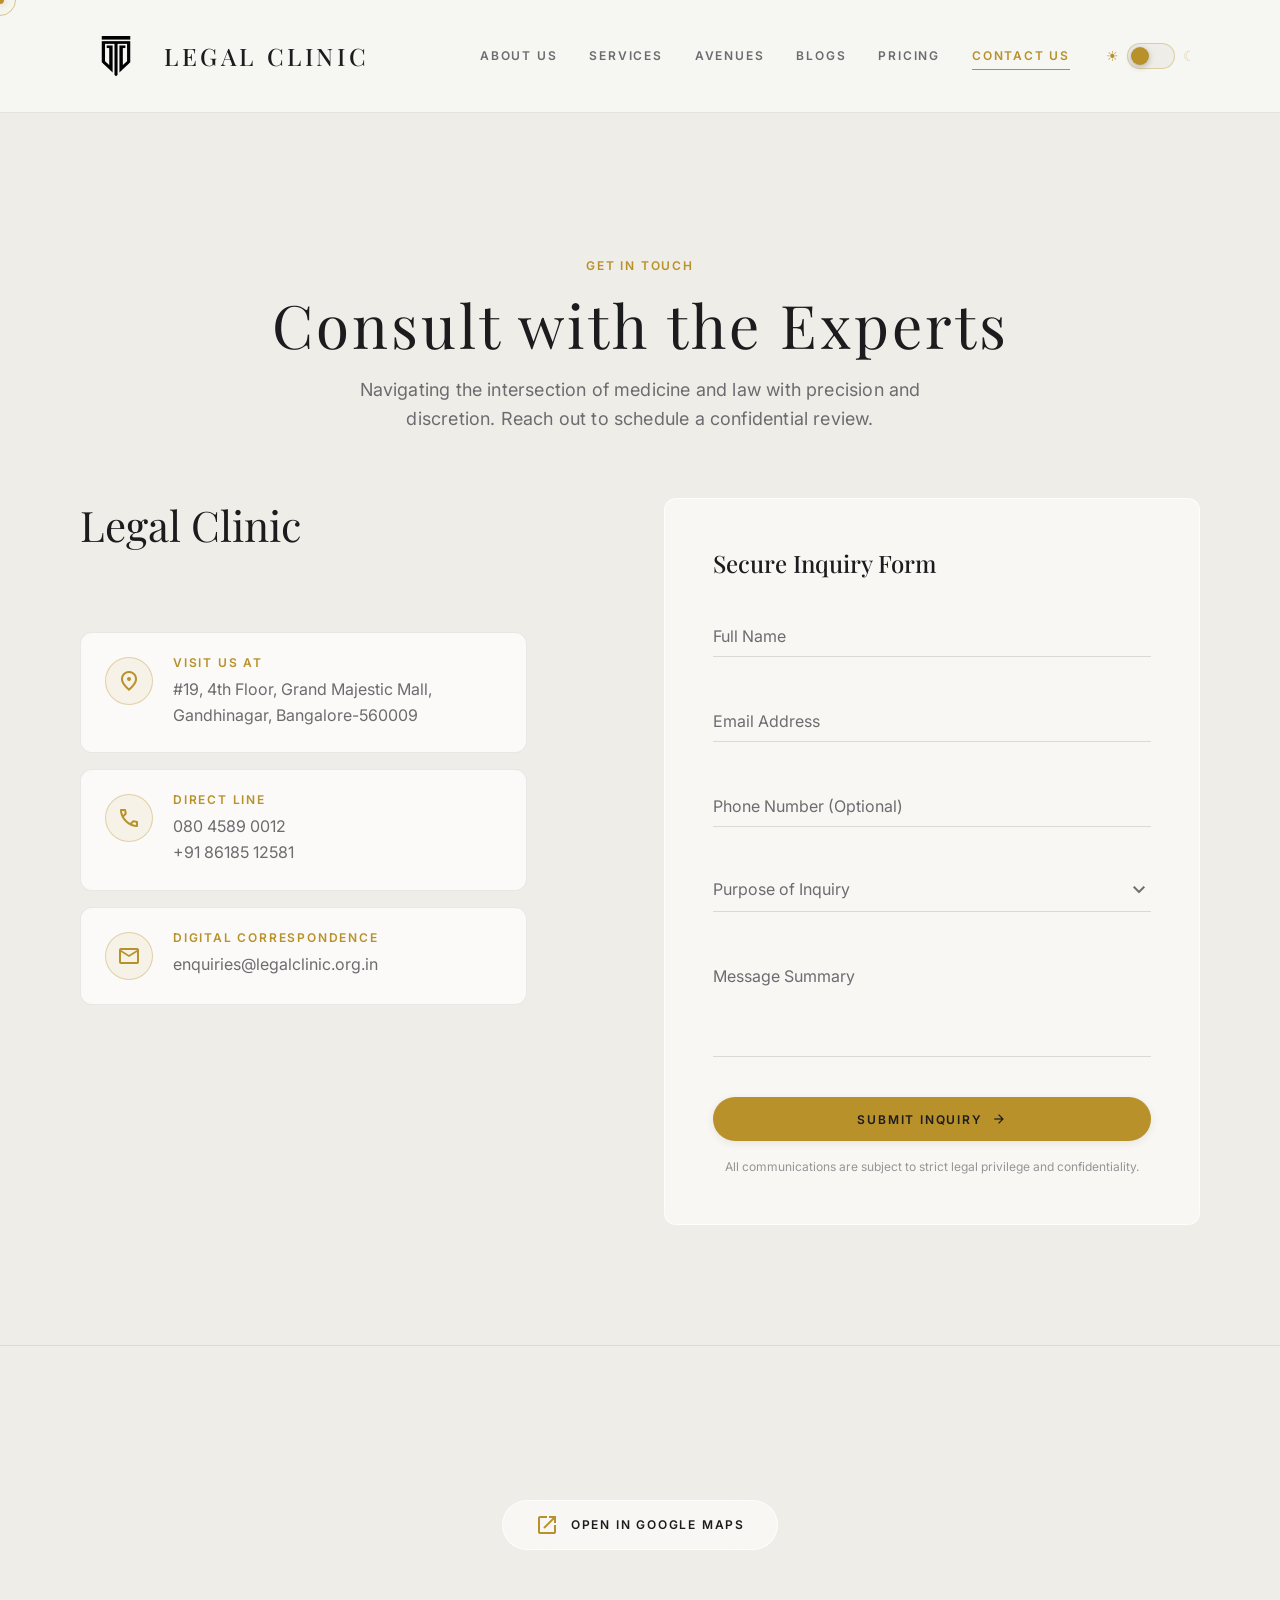
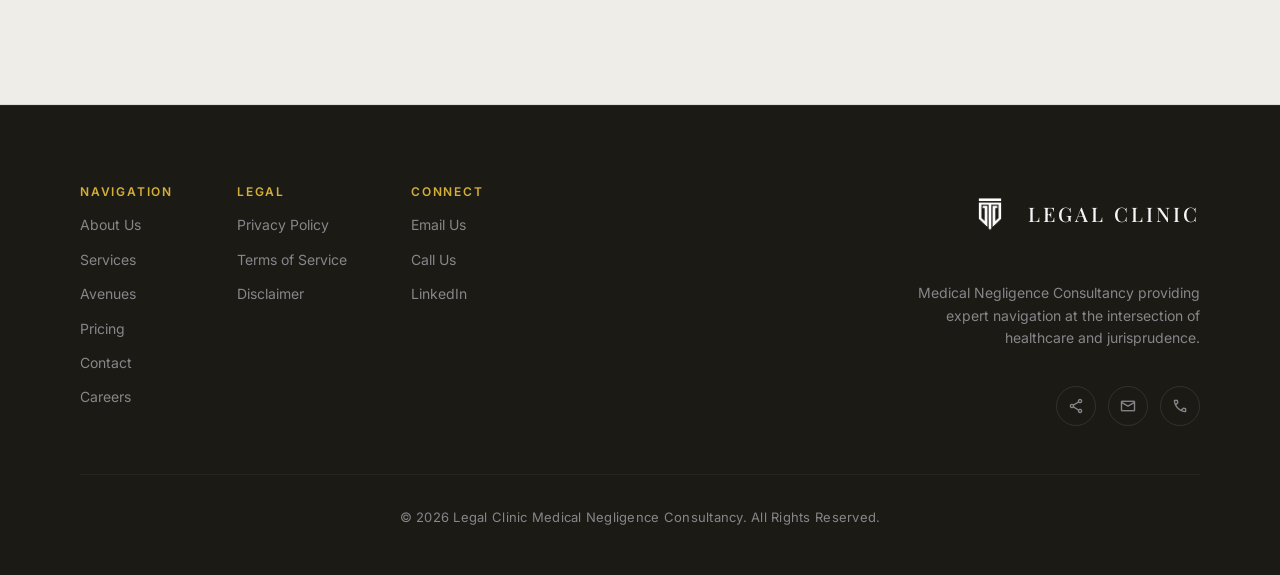
==== commit 30195a3f: "Update text copy across index and contact pages" ====
--- a/contact.html
+++ b/contact.html
@@ -3,6 +3,8 @@
 <head>
   <meta charset="UTF-8">
   <meta name="viewport" content="width=device-width, initial-scale=1.0">
+  <meta name="color-scheme" content="light dark">
+  <meta name="darkreader-lock">
   <title>Contact Us | Legal Clinic — Consult with the Experts</title>
   <meta name="description" content="Get in touch with Legal Clinic. Schedule a confidential medical negligence consultation with our experts.">
   <link rel="stylesheet" href="style.css">
@@ -97,7 +99,7 @@
                 <span class="material-symbols-outlined">location_on</span>
               </div>
               <div>
-                <h3 class="font-label-md text-gold contact-card__label">Bangalore Headquarters</h3>
+                <h3 class="font-label-md text-gold contact-card__label">Visit us at</h3>
                 <p class="font-body-md contact-card__text">#19, 4th Floor, Grand Majestic Mall, Gandhinagar, Bangalore-560009</p>
               </div>
             </div>
@@ -147,7 +149,7 @@
             <div class="form-group">
               <div class="form-select-wrapper">
                 <select id="inquiry-type" name="inquiry-type" class="form-select">
-                  <option value="">Select Area of Interest</option>
+                  <option value="">Purpose of Inquiry</option>
                   <option value="negligence">Medical Negligence Review</option>
                   <option value="injury">Personal Injury Assessment</option>
                   <option value="insurance">Insurance Claims Consultation</option>
--- a/style.css
+++ b/style.css
@@ -893,7 +893,7 @@
 
 .ethos__pills { display: flex; flex-wrap: wrap; gap: 12px; margin-top: 24px; }
 
-.ethos__image-wrapper { position: relative; width: 100%; max-width: 480px; margin: 0 auto; }
+.ethos__image-wrapper { position: relative; width: 100%; max-width: 528px; margin: 0 auto; align-self: center; }
 .ethos__image {
   width: 100%; height: auto;
   border-radius: var(--radius-xl);
